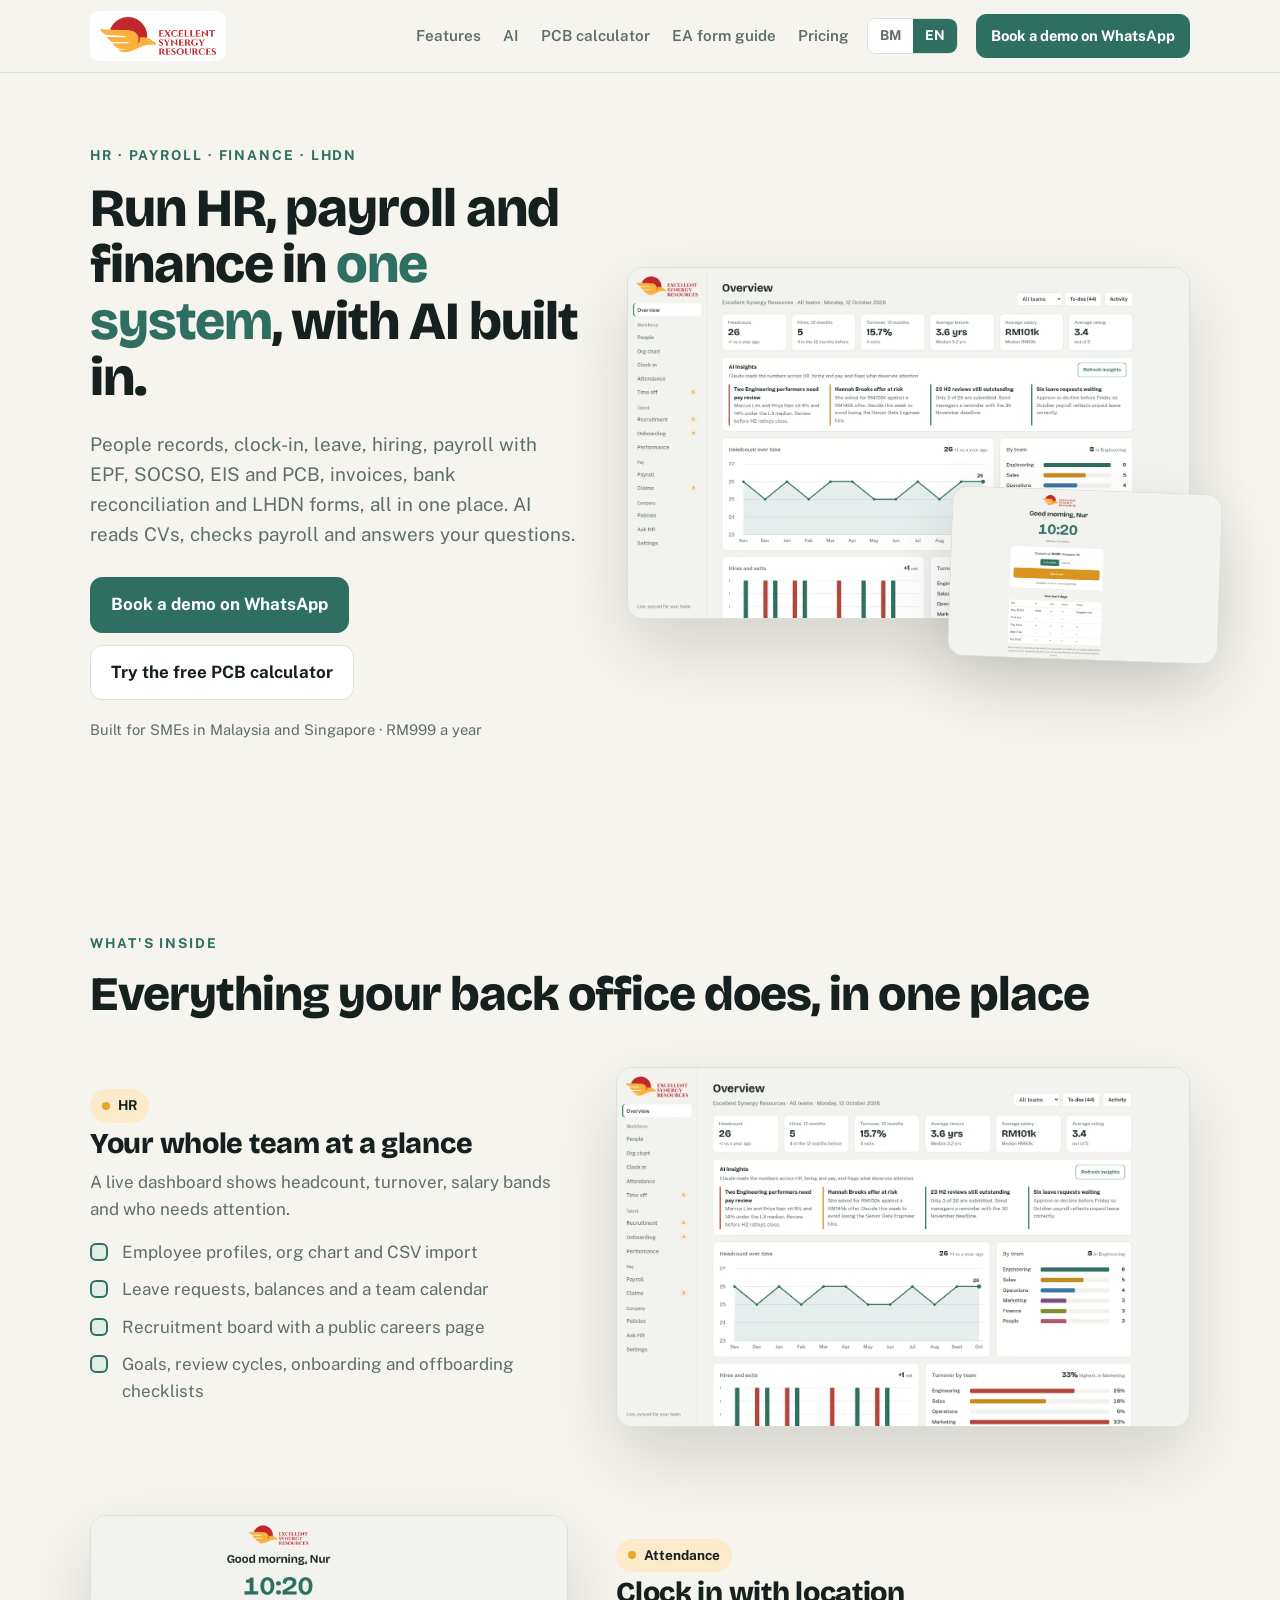
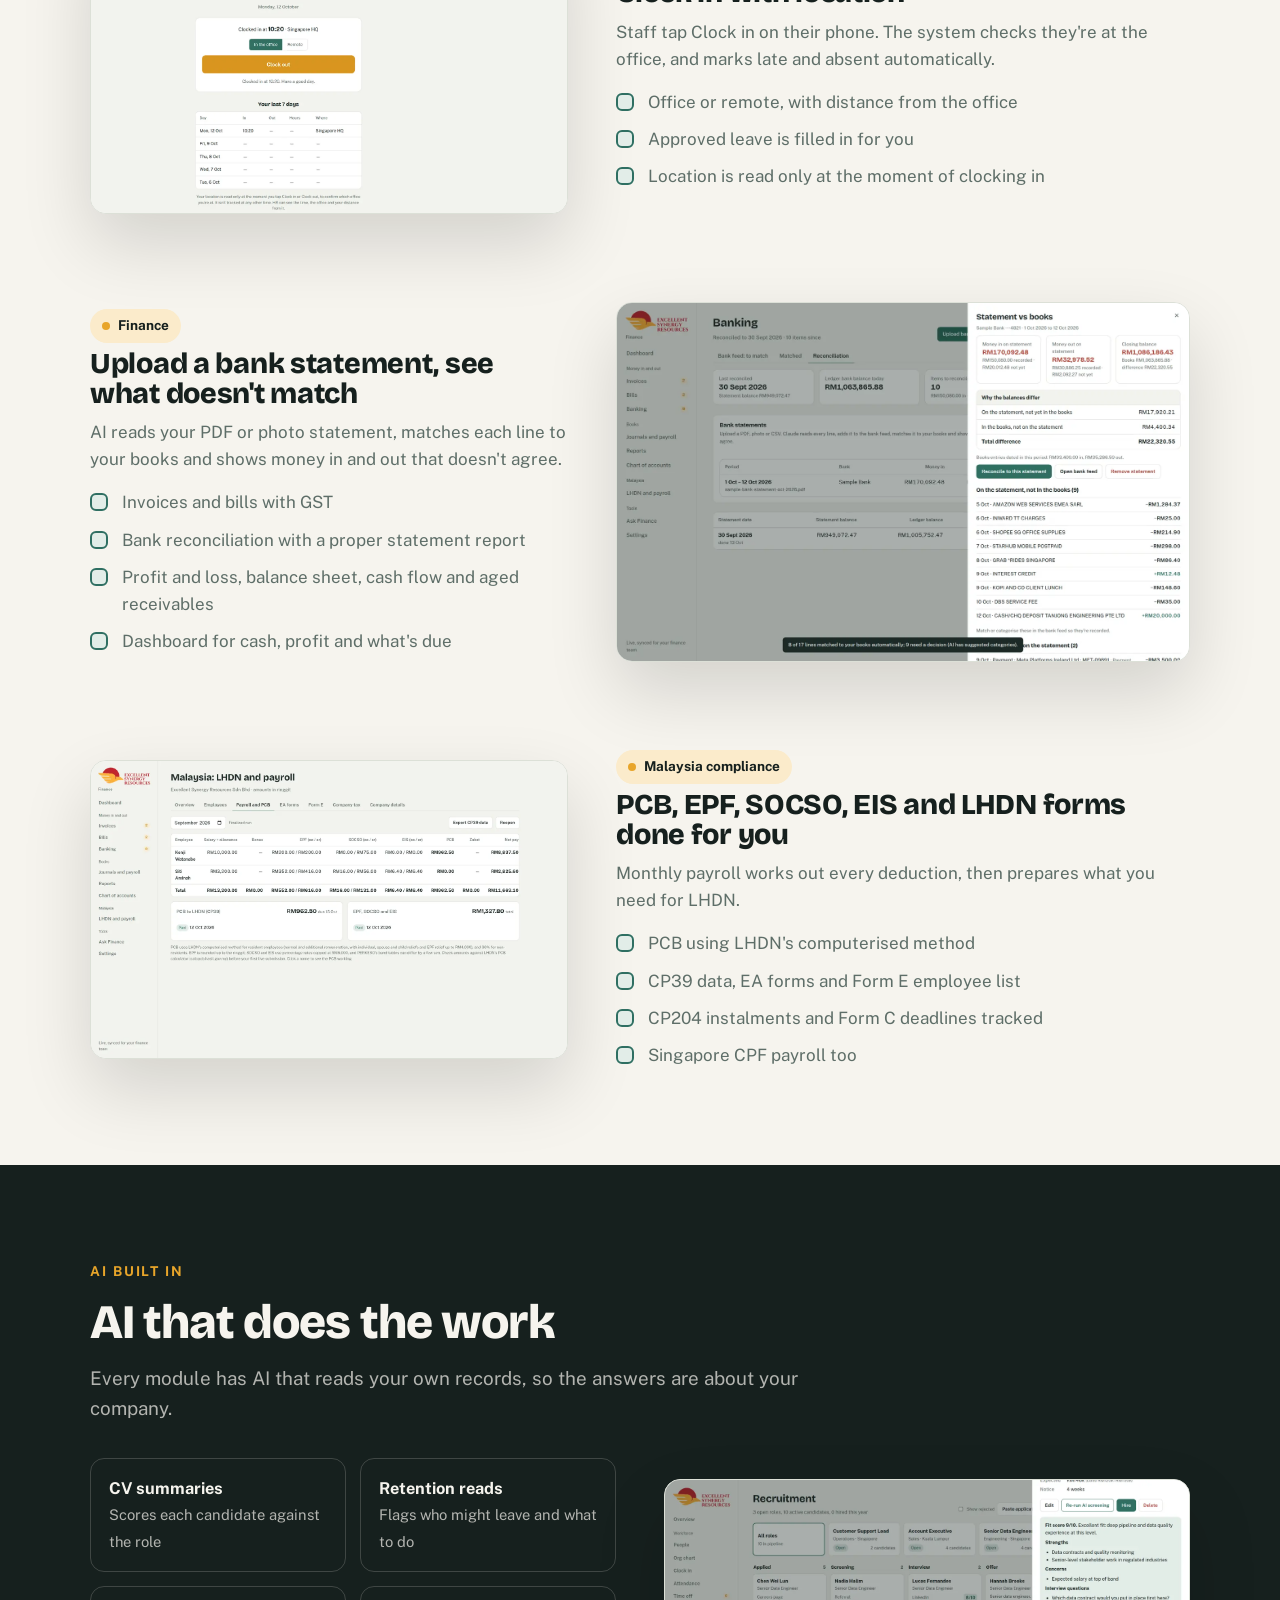
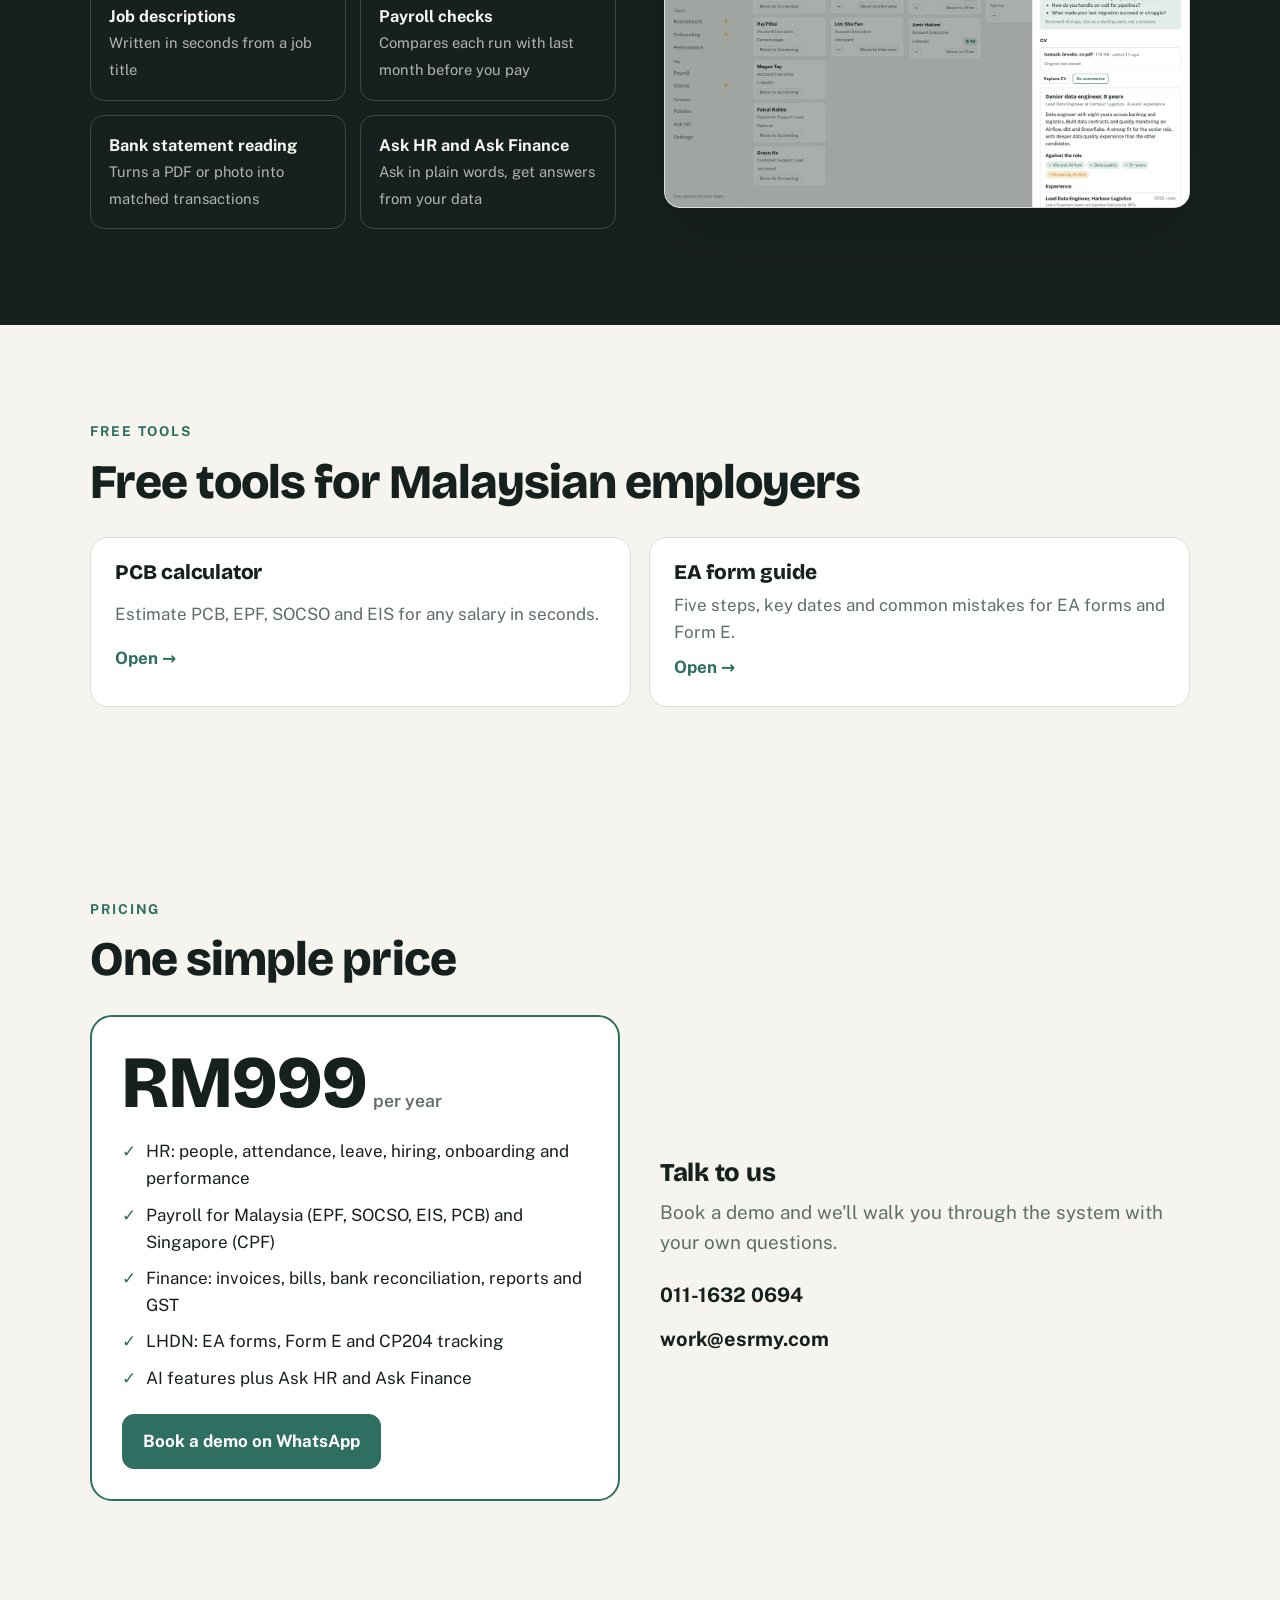
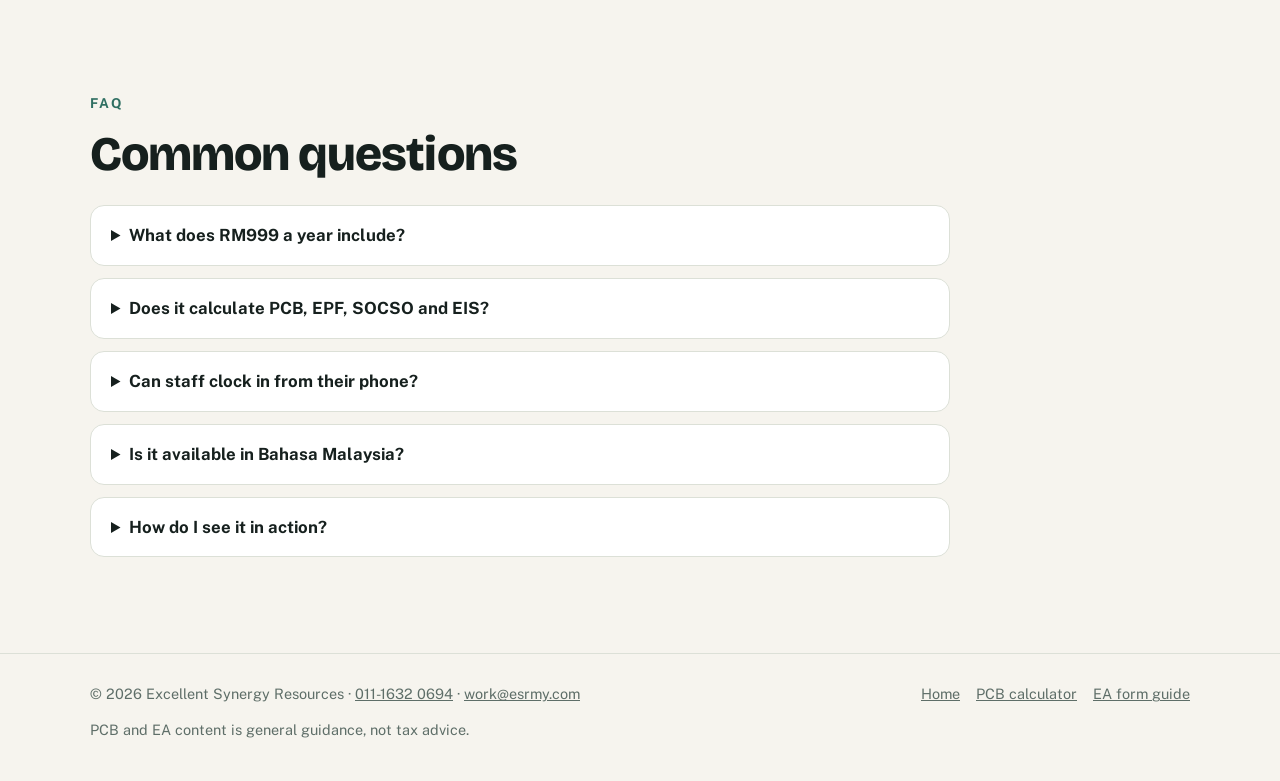
==== en/index.html @ 01795f99 "Website: bilingual home, PCB calculator and EA form guide" ====
<!doctype html>
<html lang="en">
<head>
<meta charset="utf-8">
<meta name="viewport" content="width=device-width, initial-scale=1, viewport-fit=cover">
<title>HR &amp; Payroll Software for Malaysia with AI | ESR</title>
<meta name="description" content="Manage staff, leave, location clock-in, payroll with EPF, SOCSO, EIS and PCB, invoices and LHDN forms in one system with AI. RM999 a year.">
<meta name="robots" content="index, follow, max-image-preview:large">
<link rel="canonical" href="https://hrmanagement.esrmy.com/en/">
<link rel="alternate" hreflang="ms-MY" href="https://hrmanagement.esrmy.com/"><link rel="alternate" hreflang="en" href="https://hrmanagement.esrmy.com/en/"><link rel="alternate" hreflang="x-default" href="https://hrmanagement.esrmy.com/">
<meta property="og:type" content="website"><meta property="og:site_name" content="Excellent Synergy Resources"><meta property="og:url" content="https://hrmanagement.esrmy.com/en/">
<meta property="og:title" content="HR &amp; Payroll Software for Malaysia with AI | ESR"><meta property="og:description" content="Manage staff, leave, location clock-in, payroll with EPF, SOCSO, EIS and PCB, invoices and LHDN forms in one system with AI. RM999 a year.">
<meta property="og:image" content="https://hrmanagement.esrmy.com/assets/img/og-en.png"><meta property="og:image:width" content="1200"><meta property="og:image:height" content="630"><meta property="og:image:alt" content="Excellent Synergy Resources HR, payroll and finance system">
<meta property="og:locale" content="en_MY"><meta property="og:locale:alternate" content="ms_MY">
<meta name="twitter:card" content="summary_large_image"><meta name="twitter:title" content="HR &amp; Payroll Software for Malaysia with AI | ESR"><meta name="twitter:description" content="Manage staff, leave, location clock-in, payroll with EPF, SOCSO, EIS and PCB, invoices and LHDN forms in one system with AI. RM999 a year."><meta name="twitter:image" content="https://hrmanagement.esrmy.com/assets/img/og-en.png">
<meta name="theme-color" content="#2F6F62">
<link rel="icon" type="image/png" sizes="32x32" href="/assets/img/icon-32.png"><link rel="icon" type="image/png" sizes="192x192" href="/assets/img/icon-192.png"><link rel="apple-touch-icon" href="/assets/img/apple-touch-icon.png">
<link rel="preconnect" href="https://fonts.googleapis.com"><link rel="preconnect" href="https://fonts.gstatic.com" crossorigin>
<link href="https://fonts.googleapis.com/css2?family=Bricolage+Grotesque:opsz,wght@12..96,600;12..96,800&family=Public+Sans:wght@400;500;600;700&display=swap" rel="stylesheet">
<link rel="stylesheet" href="/assets/css/style.css">
<script type="application/ld+json">{"@context": "https://schema.org", "@graph": [{"@type": "Organization", "@id": "https://hrmanagement.esrmy.com/#org", "name": "Excellent Synergy Resources", "url": "https://hrmanagement.esrmy.com/", "logo": "https://hrmanagement.esrmy.com/assets/img/logo.png", "email": "work@esrmy.com", "contactPoint": {"@type": "ContactPoint", "telephone": "+60-11-1632-0694", "contactType": "sales", "areaServed": ["MY", "SG"], "availableLanguage": ["ms", "en"]}}, {"@type": "WebSite", "@id": "https://hrmanagement.esrmy.com/#site", "url": "https://hrmanagement.esrmy.com/", "name": "Excellent Synergy Resources", "inLanguage": ["ms-MY", "en"], "publisher": {"@id": "https://hrmanagement.esrmy.com/#org"}}, {"@type": "SoftwareApplication", "name": "Excellent Synergy Resources HR, Payroll & Finance", "applicationCategory": "BusinessApplication", "operatingSystem": "Web", "inLanguage": ["ms", "en"], "description": "Manage staff, leave, location clock-in, payroll with EPF, SOCSO, EIS and PCB, invoices and LHDN forms in one system with AI. RM999 a year.", "offers": {"@type": "Offer", "price": "999", "priceCurrency": "MYR", "priceSpecification": {"@type": "UnitPriceSpecification", "price": "999", "priceCurrency": "MYR", "unitText": "YEAR"}}, "publisher": {"@id": "https://hrmanagement.esrmy.com/#org"}}, {"@type": "FAQPage", "inLanguage": "en", "mainEntity": [{"@type": "Question", "name": "What does RM999 a year include?", "acceptedAnswer": {"@type": "Answer", "text": "HR records, attendance with location clock-in, leave, recruitment, onboarding, performance reviews, payroll for Malaysia and Singapore, finance with invoices, bank reconciliation and reports, LHDN forms, and the AI features."}}, {"@type": "Question", "name": "Does it calculate PCB, EPF, SOCSO and EIS?", "acceptedAnswer": {"@type": "Answer", "text": "Yes. Monthly payroll works out each deduction, using LHDN's computerised method for PCB, and prepares CP39 data, EA forms and the Form E employee list."}}, {"@type": "Question", "name": "Can staff clock in from their phone?", "acceptedAnswer": {"@type": "Answer", "text": "Yes. Staff tap Clock in on their phone, the system checks they're at the office, and late or absent is marked automatically."}}, {"@type": "Question", "name": "Is it available in Bahasa Malaysia?", "acceptedAnswer": {"@type": "Answer", "text": "Yes. Every screen switches between Bahasa Malaysia and English."}}, {"@type": "Question", "name": "How do I see it in action?", "acceptedAnswer": {"@type": "Answer", "text": "Book a demo on WhatsApp at 011-1632 0694 or email work@esrmy.com and we'll walk you through it."}}]}]}</script>
</head>
<body><header class="top"><div class="wrap">
  <a class="logo-tile" href="/en/"><img src="/assets/img/logo.png" width="422" height="138" alt="Excellent Synergy Resources" style="height:38px;width:auto"></a>
  <nav class="links" aria-label="Sections"><a href="/en/#features">Features</a><a href="/en/#ai">AI</a><a href="/en/pcb-calculator/">PCB calculator</a><a href="/en/ea-form-guide/">EA form guide</a><a href="/en/#pricing">Pricing</a></nav>
  <div class="langsw" role="group" aria-label="Language / Bahasa"><a href="/" hreflang="ms" lang="ms" aria-current="false">BM</a><a href="/en/" hreflang="en" lang="en" aria-current="true">EN</a></div>
  <a class="btn primary small demo" href="https://wa.me/601116320694?text=Hi%2C%20I%27d%20like%20to%20book%20a%20demo%20of%20the%20HR%2C%20payroll%20and%20finance%20system." target="_blank" rel="noopener">Book a demo on WhatsApp</a>
</div></header>
<main>
<section class="hero"><div class="wrap grid"><div>
<p class="kicker">HR · Payroll · Finance · LHDN</p><h1>Run HR, payroll and finance in <em>one system</em>, with AI built in.</h1><p class="lead">People records, clock-in, leave, hiring, payroll with EPF, SOCSO, EIS and PCB, invoices, bank reconciliation and LHDN forms, all in one place. AI reads CVs, checks payroll and answers your questions.</p>
<div class="ctas"><a class="btn primary" href="https://wa.me/601116320694?text=Hi%2C%20I%27d%20like%20to%20book%20a%20demo%20of%20the%20HR%2C%20payroll%20and%20finance%20system." target="_blank" rel="noopener">Book a demo on WhatsApp</a><a class="btn" href="/en/pcb-calculator/">Try the free PCB calculator</a></div><p class="note">Built for SMEs in Malaysia and Singapore · RM999 a year</p></div>
<div class="stack"><div class="shot"><picture><source media="(prefers-color-scheme: dark)" srcset="/assets/img/en/hr-dashboard-dark.webp"><img src="/assets/img/en/hr-dashboard-light.webp" width="1400" height="875" alt="HR dashboard with headcount, turnover and AI insights" fetchpriority="high"></picture></div><div class="shot back"><picture><source media="(prefers-color-scheme: dark)" srcset="/assets/img/en/clock-in-dark.webp"><img src="/assets/img/en/clock-in-light.webp" width="1400" height="875" alt="Staff clock-in screen with location" loading="lazy" decoding="async"></picture></div></div></div></section>
<section id="features"><div class="wrap"><p class="kicker">What&#x27;s inside</p><h2>Everything your back office does, in one place</h2><div class="rows"><div class="row"><div class="text"><span class="tag"><i></i><span>HR</span></span><h3>Your whole team at a glance</h3><p>A live dashboard shows headcount, turnover, salary bands and who needs attention.</p><ul><li>Employee profiles, org chart and CSV import</li><li>Leave requests, balances and a team calendar</li><li>Recruitment board with a public careers page</li><li>Goals, review cycles, onboarding and offboarding checklists</li></ul></div>
<div class="shot"><picture><source media="(prefers-color-scheme: dark)" srcset="/assets/img/en/hr-dashboard-dark.webp"><img src="/assets/img/en/hr-dashboard-light.webp" width="1400" height="875" alt="HR dashboard with headcount, turnover and AI insights" loading="lazy" decoding="async"></picture></div></div><div class="row flip"><div class="text"><span class="tag"><i></i><span>Attendance</span></span><h3>Clock in with location</h3><p>Staff tap Clock in on their phone. The system checks they&#x27;re at the office, and marks late and absent automatically.</p><ul><li>Office or remote, with distance from the office</li><li>Approved leave is filled in for you</li><li>Location is read only at the moment of clocking in</li></ul></div>
<div class="shot"><picture><source media="(prefers-color-scheme: dark)" srcset="/assets/img/en/clock-in-dark.webp"><img src="/assets/img/en/clock-in-light.webp" width="1400" height="875" alt="Staff clock-in screen with location" loading="lazy" decoding="async"></picture></div></div><div class="row"><div class="text"><span class="tag"><i></i><span>Finance</span></span><h3>Upload a bank statement, see what doesn&#x27;t match</h3><p>AI reads your PDF or photo statement, matches each line to your books and shows money in and out that doesn&#x27;t agree.</p><ul><li>Invoices and bills with GST</li><li>Bank reconciliation with a proper statement report</li><li>Profit and loss, balance sheet, cash flow and aged receivables</li><li>Dashboard for cash, profit and what&#x27;s due</li></ul></div>
<div class="shot"><picture><source media="(prefers-color-scheme: dark)" srcset="/assets/img/en/bank-statement-check-dark.webp"><img src="/assets/img/en/bank-statement-check-light.webp" width="1400" height="875" alt="Bank statement compared against the books" loading="lazy" decoding="async"></picture></div></div><div class="row flip"><div class="text"><span class="tag"><i></i><span>Malaysia compliance</span></span><h3>PCB, EPF, SOCSO, EIS and LHDN forms done for you</h3><p>Monthly payroll works out every deduction, then prepares what you need for LHDN.</p><ul><li>PCB using LHDN&#x27;s computerised method</li><li>CP39 data, EA forms and Form E employee list</li><li>CP204 instalments and Form C deadlines tracked</li><li>Singapore CPF payroll too</li></ul></div>
<div class="shot"><picture><source media="(prefers-color-scheme: dark)" srcset="/assets/img/en/malaysia-payroll-pcb-dark.webp"><img src="/assets/img/en/malaysia-payroll-pcb-light.webp" width="1400" height="875" alt="Malaysian payroll with EPF, SOCSO, EIS and PCB" loading="lazy" decoding="async"></picture></div></div></div></div></section>
<section id="ai" class="ai"><div class="wrap"><p class="kicker">AI built in</p><h2>AI that does the work</h2><p class="lead" style="margin-top:16px">Every module has AI that reads your own records, so the answers are about your company.</p>
<div class="grid"><div class="tiles"><div class="tile"><b>CV summaries</b><span>Scores each candidate against the role</span></div><div class="tile"><b>Retention reads</b><span>Flags who might leave and what to do</span></div><div class="tile"><b>Job descriptions</b><span>Written in seconds from a job title</span></div><div class="tile"><b>Payroll checks</b><span>Compares each run with last month before you pay</span></div><div class="tile"><b>Bank statement reading</b><span>Turns a PDF or photo into matched transactions</span></div><div class="tile"><b>Ask HR and Ask Finance</b><span>Ask in plain words, get answers from your data</span></div></div><div class="shot"><picture><source media="(prefers-color-scheme: dark)" srcset="/assets/img/en/ai-cv-summary-dark.webp"><img src="/assets/img/en/ai-cv-summary-light.webp" width="1400" height="875" alt="AI summary of a candidate&#x27;s CV" loading="lazy" decoding="async"></picture></div></div></div></section>
<section id="tools"><div class="wrap"><p class="kicker">Free tools</p><h2>Free tools for Malaysian employers</h2><div class="tools">
<a class="toolcard" href="/en/pcb-calculator/"><h3>PCB calculator</h3><span>Estimate PCB, EPF, SOCSO and EIS for any salary in seconds.</span><b>Open →</b></a>
<a class="toolcard" href="/en/ea-form-guide/"><h3>EA form guide</h3><span>Five steps, key dates and common mistakes for EA forms and Form E.</span><b>Open →</b></a></div></div></section>
<section id="pricing"><div class="wrap"><p class="kicker">Pricing</p><h2>One simple price</h2><div class="price"><div class="pcard"><div class="amt">RM999<small>per year</small></div>
<ul><li>HR: people, attendance, leave, hiring, onboarding and performance</li><li>Payroll for Malaysia (EPF, SOCSO, EIS, PCB) and Singapore (CPF)</li><li>Finance: invoices, bills, bank reconciliation, reports and GST</li><li>LHDN: EA forms, Form E and CP204 tracking</li><li>AI features plus Ask HR and Ask Finance</li></ul><a class="btn primary" href="https://wa.me/601116320694?text=Hi%2C%20I%27d%20like%20to%20book%20a%20demo%20of%20the%20HR%2C%20payroll%20and%20finance%20system." target="_blank" rel="noopener">Book a demo on WhatsApp</a></div>
<div><h3 style="font-size:1.6rem">Talk to us</h3><p class="lead" style="margin:10px 0 22px">Book a demo and we&#x27;ll walk you through the system with your own questions.</p><div class="contact"><a href="tel:+601116320694">011-1632 0694</a><a href="mailto:work@esrmy.com">work@esrmy.com</a></div></div></div></div></section>
<section id="faq"><div class="wrap"><p class="kicker">FAQ</p><h2>Common questions</h2><div class="faq"><details><summary>What does RM999 a year include?</summary><p>HR records, attendance with location clock-in, leave, recruitment, onboarding, performance reviews, payroll for Malaysia and Singapore, finance with invoices, bank reconciliation and reports, LHDN forms, and the AI features.</p></details><details><summary>Does it calculate PCB, EPF, SOCSO and EIS?</summary><p>Yes. Monthly payroll works out each deduction, using LHDN&#x27;s computerised method for PCB, and prepares CP39 data, EA forms and the Form E employee list.</p></details><details><summary>Can staff clock in from their phone?</summary><p>Yes. Staff tap Clock in on their phone, the system checks they&#x27;re at the office, and late or absent is marked automatically.</p></details><details><summary>Is it available in Bahasa Malaysia?</summary><p>Yes. Every screen switches between Bahasa Malaysia and English.</p></details><details><summary>How do I see it in action?</summary><p>Book a demo on WhatsApp at 011-1632 0694 or email work@esrmy.com and we&#x27;ll walk you through it.</p></details></div></div></section>
</main>
<footer><div class="wrap"><span>© 2026 Excellent Synergy Resources · <a href="tel:+601116320694">011-1632 0694</a> · <a href="mailto:work@esrmy.com">work@esrmy.com</a></span>
<nav aria-label="Footer"><a href="/en/">Home</a><a href="/en/pcb-calculator/">PCB calculator</a><a href="/en/ea-form-guide/">EA form guide</a></nav>
<span>PCB and EA content is general guidance, not tax advice.</span></div></footer>
<script src="/assets/js/main.js" defer></script>
</body>
</html>
---- assets/css/style.css ----
:root{--bg:#F6F4EE;--surface:#FFFFFF;--ink:#16201E;--muted:#5E6E68;--line:#DCE0D7;--pine:#2F6F62;--pine-2:#245A4F;--pine-soft:#E2EDE8;--gold:#E8A52A;--gold-soft:#FBEBCB;--danger:#B4453A;
  --display:"Bricolage Grotesque","Avenir Next","Segoe UI",system-ui,sans-serif;--body:"Public Sans","Helvetica Neue","Segoe UI",system-ui,sans-serif;
  box-sizing:border-box;padding-top:env(safe-area-inset-top,0px);padding-bottom:env(safe-area-inset-bottom,0px)}
@media (prefers-color-scheme: dark){:root:not([data-theme="light"]){--bg:#0F1614;--surface:#18211E;--ink:#E6EEEA;--muted:#9AAAA4;--line:#2B3633;--pine:#62B4A0;--pine-2:#7CC7B4;--pine-soft:#1F322D;--gold:#F0B54A;--gold-soft:#3A2F1A;--danger:#E58474}}
:root[data-theme="dark"]{--bg:#0F1614;--surface:#18211E;--ink:#E6EEEA;--muted:#9AAAA4;--line:#2B3633;--pine:#62B4A0;--pine-2:#7CC7B4;--pine-soft:#1F322D;--gold:#F0B54A;--gold-soft:#3A2F1A;--danger:#E58474}
*,*::before,*::after{box-sizing:inherit}
html{scroll-behavior:smooth;scroll-padding-top:calc(76px + env(safe-area-inset-top,0px))}
@media (prefers-reduced-motion: reduce){html{scroll-behavior:auto}}
body{margin:0;background:var(--bg);color:var(--ink);font:17px/1.6 var(--body);-webkit-font-smoothing:antialiased}
h1,h2,h3{font-family:var(--display);font-weight:800;letter-spacing:-.02em;margin:0;line-height:1.05}
h2{font-size:clamp(2rem,4vw,3rem)}h3{font-size:1.3rem;letter-spacing:-.01em}
p{margin:0}a{color:var(--pine)}
button,input,select{font:inherit;color:inherit}
:focus-visible{outline:2px solid var(--pine);outline-offset:3px}
.wrap{max-width:1180px;margin:0 auto;padding:0 clamp(18px,4vw,40px)}
header.top{position:sticky;top:0;z-index:20;background:color-mix(in srgb,var(--bg) 90%,transparent);backdrop-filter:blur(10px);border-bottom:1px solid var(--line);padding-top:env(safe-area-inset-top,0px)}
header .wrap{display:flex;align-items:center;gap:18px;height:72px}
.logo-tile{background:#fff;border-radius:10px;padding:6px 10px;display:flex}
.logo-tile img{height:38px;width:auto;display:block}
nav.links{display:flex;gap:22px;margin-left:auto;font-weight:600;font-size:.95rem}
nav.links a{color:var(--muted);text-decoration:none}nav.links a:hover{color:var(--ink)}
.langsw{display:inline-flex;border:1px solid var(--line);border-radius:9px;overflow:hidden;flex:none}.langsw a{color:var(--muted);text-decoration:none;padding:6px 12px;font-size:.85rem;font-weight:700;background:var(--surface)}.langsw a[aria-current=true]{background:var(--pine);color:var(--surface)}
.langsw button{border:0;background:var(--surface);color:var(--muted);padding:6px 12px;font-size:.85rem;font-weight:700;cursor:pointer}
.langsw button[aria-pressed=true]{background:var(--pine);color:var(--surface)}
.btn{display:inline-flex;align-items:center;justify-content:center;gap:8px;border-radius:12px;padding:13px 20px;font-weight:700;text-decoration:none;border:1.5px solid var(--line);background:var(--surface);color:var(--ink);cursor:pointer;white-space:nowrap}
.btn:hover{border-color:var(--pine)}
.btn.primary{background:var(--pine);border-color:var(--pine);color:var(--surface)}.btn.primary:hover{background:var(--pine-2)}
.btn.gold{background:var(--gold);border-color:var(--gold);color:#16201E}
.btn.small{padding:9px 14px;border-radius:10px;font-size:.92rem}
section{padding:clamp(56px,8vw,96px) 0}
.kicker{font-size:.85rem;font-weight:700;letter-spacing:.14em;color:var(--pine);text-transform:uppercase;margin-bottom:14px}
.lead{font-size:1.18rem;color:var(--muted);max-width:60ch}
.hero{padding-top:clamp(40px,6vw,72px)}
.hero .grid{display:grid;grid-template-columns:minmax(0,1fr) minmax(0,1.15fr);gap:48px;align-items:center}
.hero h1{font-size:clamp(2.4rem,4.2vw,3.6rem)}
.hero h1 em{font-style:normal;color:var(--pine)}
.hero .lead{margin:22px 0 28px}
.hero .ctas{display:flex;flex-wrap:wrap;gap:12px}
.hero .note{margin-top:18px;font-size:.92rem;color:var(--muted)}
.shot{border-radius:16px;overflow:hidden;border:1px solid var(--line);box-shadow:0 30px 70px rgba(0,0,0,.14);background:var(--surface)}
.shot img{display:block;width:100%;height:auto}
.hero .stack{position:relative}
.hero .stack .back{position:absolute;right:-30px;bottom:-40px;width:48%;transform:rotate(2deg)}
.tag{display:inline-flex;align-items:center;gap:8px;font-size:.85rem;font-weight:700;padding:6px 12px;border-radius:999px;background:var(--gold-soft);color:var(--ink)}
.tag i{width:8px;height:8px;border-radius:50%;background:var(--gold)}
.rows{display:grid;gap:clamp(56px,7vw,88px);margin-top:48px}
.row{display:grid;grid-template-columns:minmax(0,1fr) minmax(0,1.2fr);gap:48px;align-items:center}
.row.flip .text{order:2}
.row ul{margin:16px 0 0;padding:0;list-style:none;display:grid;gap:10px}
.row li{display:grid;grid-template-columns:22px 1fr;gap:10px;color:var(--muted)}
.row li::before{content:"";width:18px;height:18px;border-radius:6px;margin-top:4px;background:var(--pine-soft);border:2px solid var(--pine)}
.row h3{font-size:1.8rem;margin-top:6px}
.row p{color:var(--muted);margin-top:10px}
.ai{background:var(--ink);color:var(--bg)}
:root[data-theme="dark"] .ai,.ai{--aimuted:color-mix(in srgb,var(--bg) 70%,var(--ink))}
@media (prefers-color-scheme: dark){:root:not([data-theme="light"]) .ai{background:var(--surface);color:var(--ink);--aimuted:var(--muted)}}
:root[data-theme="dark"] .ai{background:var(--surface);color:var(--ink);--aimuted:var(--muted)}
.ai .kicker{color:var(--gold)}
.ai .lead{color:var(--aimuted)}
.ai .grid{display:grid;grid-template-columns:minmax(0,1fr) minmax(0,1fr);gap:48px;align-items:center;margin-top:34px}
.tiles{display:grid;grid-template-columns:1fr 1fr;gap:14px}
.tile{border:1px solid color-mix(in srgb,currentColor 18%,transparent);border-radius:14px;padding:16px 18px}
.tile b{display:block;font-size:1.02rem}
.tile span{font-size:.92rem;color:var(--aimuted)}
.tool{background:var(--surface);border:1px solid var(--line);border-radius:20px;padding:clamp(20px,3vw,36px);margin-top:34px}
.calc{display:grid;grid-template-columns:minmax(0,1fr) minmax(0,1fr);gap:36px}
.fields{display:grid;grid-template-columns:repeat(2,minmax(0,1fr));gap:14px;align-content:start}
.field{display:flex;flex-direction:column;gap:6px;font-size:.88rem;font-weight:600;color:var(--muted)}
.field.full{grid-column:1/-1}
.field input,.field select{border:1.5px solid var(--line);border-radius:10px;padding:11px 12px;background:var(--bg);color:var(--ink);font-weight:500;font-size:1rem;min-width:0}
.result{background:var(--pine-soft);border-radius:16px;padding:22px 24px}
.result .big{font-family:var(--display);font-weight:800;font-size:clamp(2.4rem,5vw,3.4rem);color:var(--pine);line-height:1;margin:6px 0 4px;font-variant-numeric:tabular-nums}
.rtable{width:100%;border-collapse:collapse;margin-top:16px;font-size:.95rem}
.rtable td{padding:7px 0;border-top:1px solid color-mix(in srgb,var(--pine) 22%,transparent)}
.rtable td:last-child{text-align:right;font-variant-numeric:tabular-nums;font-weight:600}
.rtable tr.tot td{font-weight:800;color:var(--ink)}
.fine{font-size:.85rem;color:var(--muted);margin-top:12px}
.lead-box{margin-top:26px;border-top:1px dashed var(--line);padding-top:22px}
.lead-box h3{font-size:1.15rem}
.lead-box p{color:var(--muted);font-size:.95rem;margin:6px 0 14px}
.lead-actions{display:flex;flex-wrap:wrap;gap:10px;margin-top:14px}
.lead-actions .btn,.hero .ctas .btn{white-space:normal;text-align:center}
.err{color:var(--danger);font-size:.9rem;min-height:1.2em;margin-top:8px}
.guide{display:grid;grid-template-columns:minmax(0,1.2fr) minmax(0,1fr);gap:40px;margin-top:30px}
.steps{counter-reset:s;display:grid;gap:14px;margin:0;padding:0;list-style:none}
.steps li{counter-increment:s;display:grid;grid-template-columns:44px 1fr;gap:14px;background:var(--surface);border:1px solid var(--line);border-radius:14px;padding:16px}
.steps li::before{content:counter(s);width:36px;height:36px;border-radius:10px;background:var(--gold);color:#16201E;font-weight:800;display:grid;place-items:center;font-family:var(--display)}
.steps b{display:block}.steps span{color:var(--muted);font-size:.95rem}
.side{background:var(--surface);border:1px solid var(--line);border-radius:16px;padding:22px}
.side h3{margin-bottom:10px}
.side ul{margin:0;padding-left:20px;color:var(--muted);display:grid;gap:6px}
.dates{display:grid;gap:10px;margin:16px 0}
.dates div{display:flex;justify-content:space-between;gap:12px;border-top:1px solid var(--line);padding-top:10px;font-size:.95rem}
.dates b{color:var(--pine)}
.price{display:grid;grid-template-columns:minmax(0,1fr) minmax(0,1fr);gap:40px;align-items:center;margin-top:30px}
.pcard{background:var(--surface);border:2px solid var(--pine);border-radius:22px;padding:30px}
.pcard .amt{font-family:var(--display);font-weight:800;font-size:clamp(3rem,7vw,4.6rem);line-height:1;color:var(--ink)}
.pcard .amt small{font-size:1.1rem;color:var(--muted);font-weight:600;font-family:var(--body);margin-left:6px}
.pcard ul{margin:18px 0 22px;padding:0;list-style:none;display:grid;gap:9px}
.pcard li{display:flex;gap:10px}.pcard li::before{content:"✓";color:var(--pine);font-weight:800}
.contact{display:grid;gap:12px}
.contact a{font-size:1.25rem;font-weight:700;text-decoration:none;color:var(--ink)}
footer{border-top:1px solid var(--line);padding:28px 0 40px;color:var(--muted);font-size:.9rem}
footer .wrap{display:flex;flex-wrap:wrap;gap:12px;justify-content:space-between}
@media (max-width:900px){.hero .grid,.row,.ai .grid,.calc,.guide,.price{grid-template-columns:1fr}.row.flip .text{order:0}.hero .stack .back{display:none}nav.links{display:none}.tiles{grid-template-columns:1fr}}
@media (max-width:560px){.fields{grid-template-columns:1fr}header .btn.demo{display:none}}

.crumbs{font-size:.9rem;color:var(--muted);margin:26px 0 8px}.crumbs a{color:var(--muted)}.crumbs span{margin:0 8px}
.page-h1{font-size:clamp(2.2rem,4.6vw,3.6rem);margin-top:10px}
.prose{max-width:72ch;color:var(--muted);display:grid;gap:12px;margin-top:18px}.prose h2{color:var(--ink);font-size:1.6rem;margin-top:12px}
.prose ul{margin:0;padding-left:20px;display:grid;gap:8px}
.tools{display:grid;grid-template-columns:1fr 1fr;gap:18px;margin-top:30px}
.toolcard{background:var(--surface);border:1px solid var(--line);border-radius:18px;padding:24px;text-decoration:none;color:var(--ink);display:grid;gap:8px}
.toolcard:hover{border-color:var(--pine)}.toolcard span{color:var(--muted)}.toolcard b{color:var(--pine)}
.faq{margin-top:26px;display:grid;gap:12px;max-width:860px}
.faq details{background:var(--surface);border:1px solid var(--line);border-radius:14px;padding:16px 20px}
.faq summary{cursor:pointer;font-weight:700;font-size:1.05rem}.faq p{color:var(--muted);margin-top:10px}
footer nav{display:flex;flex-wrap:wrap;gap:16px}footer a{color:var(--muted)}
@media (max-width:900px){.tools{grid-template-columns:1fr}}
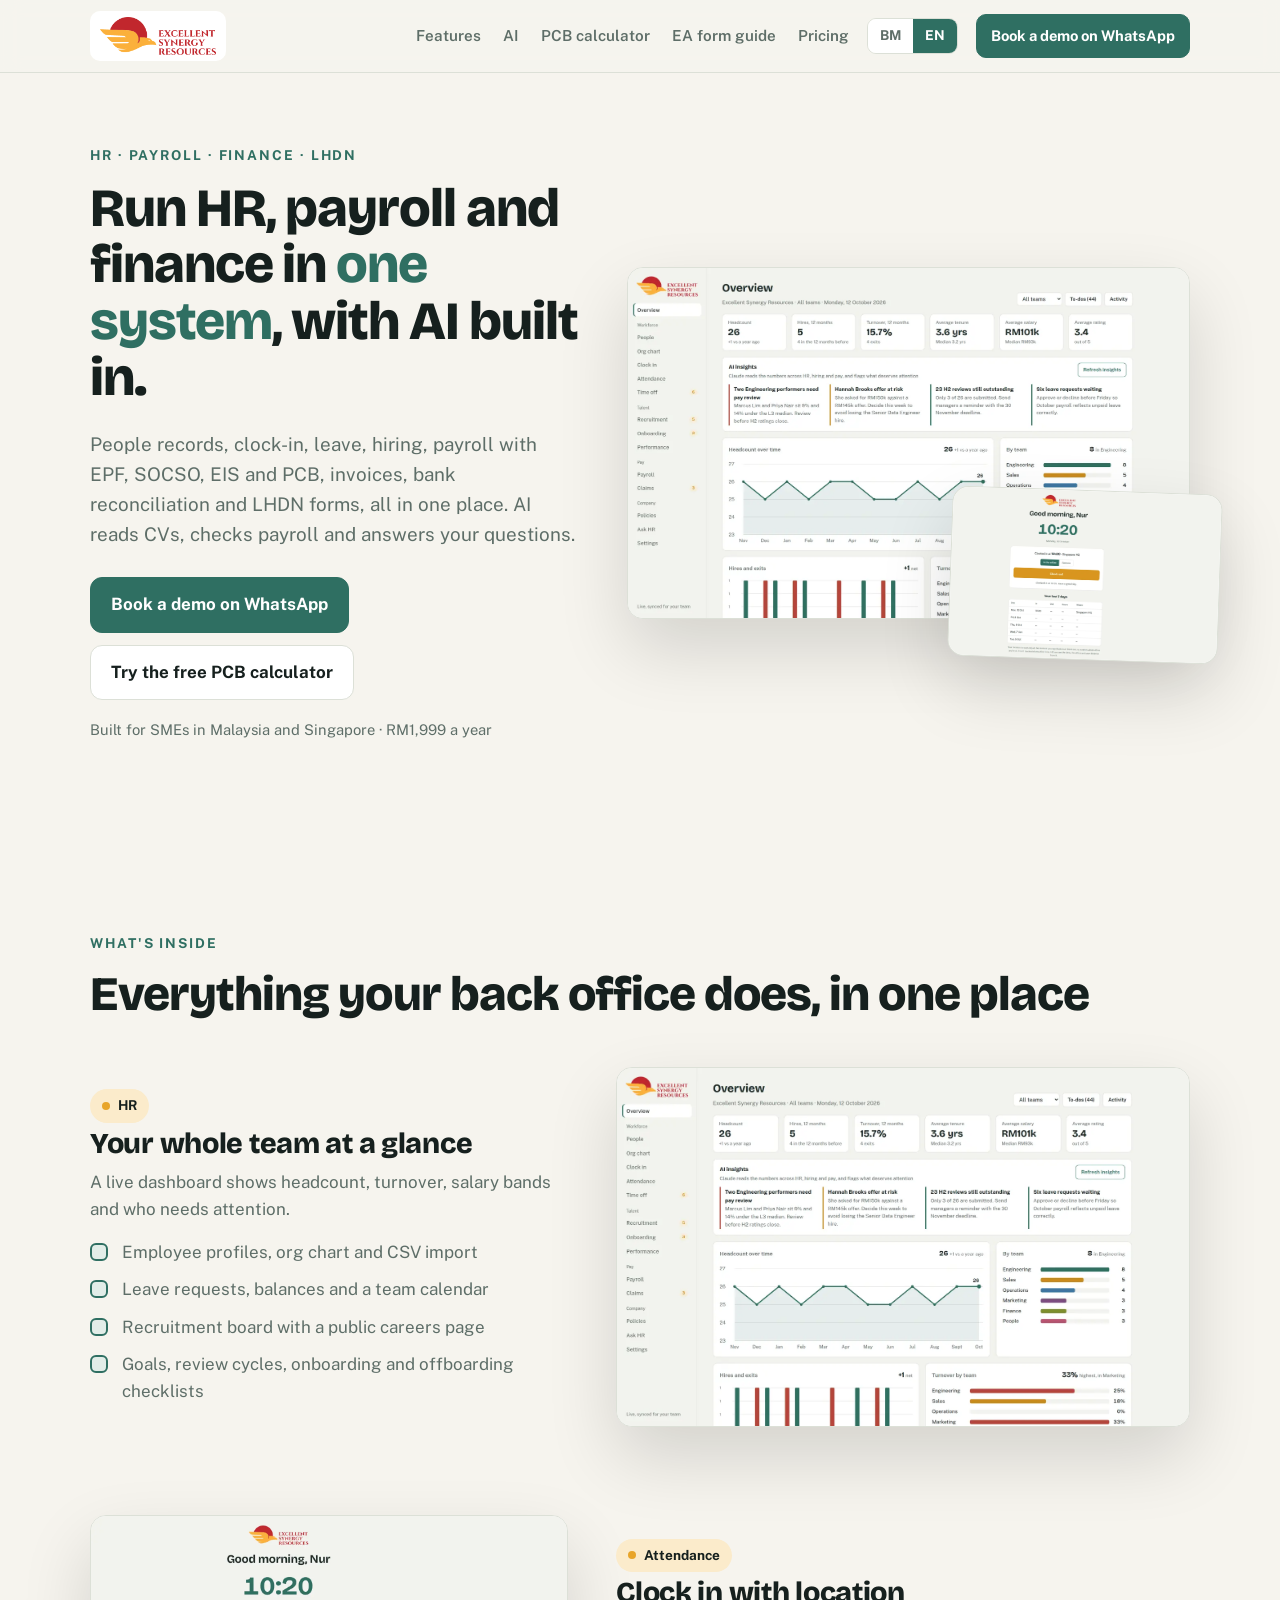
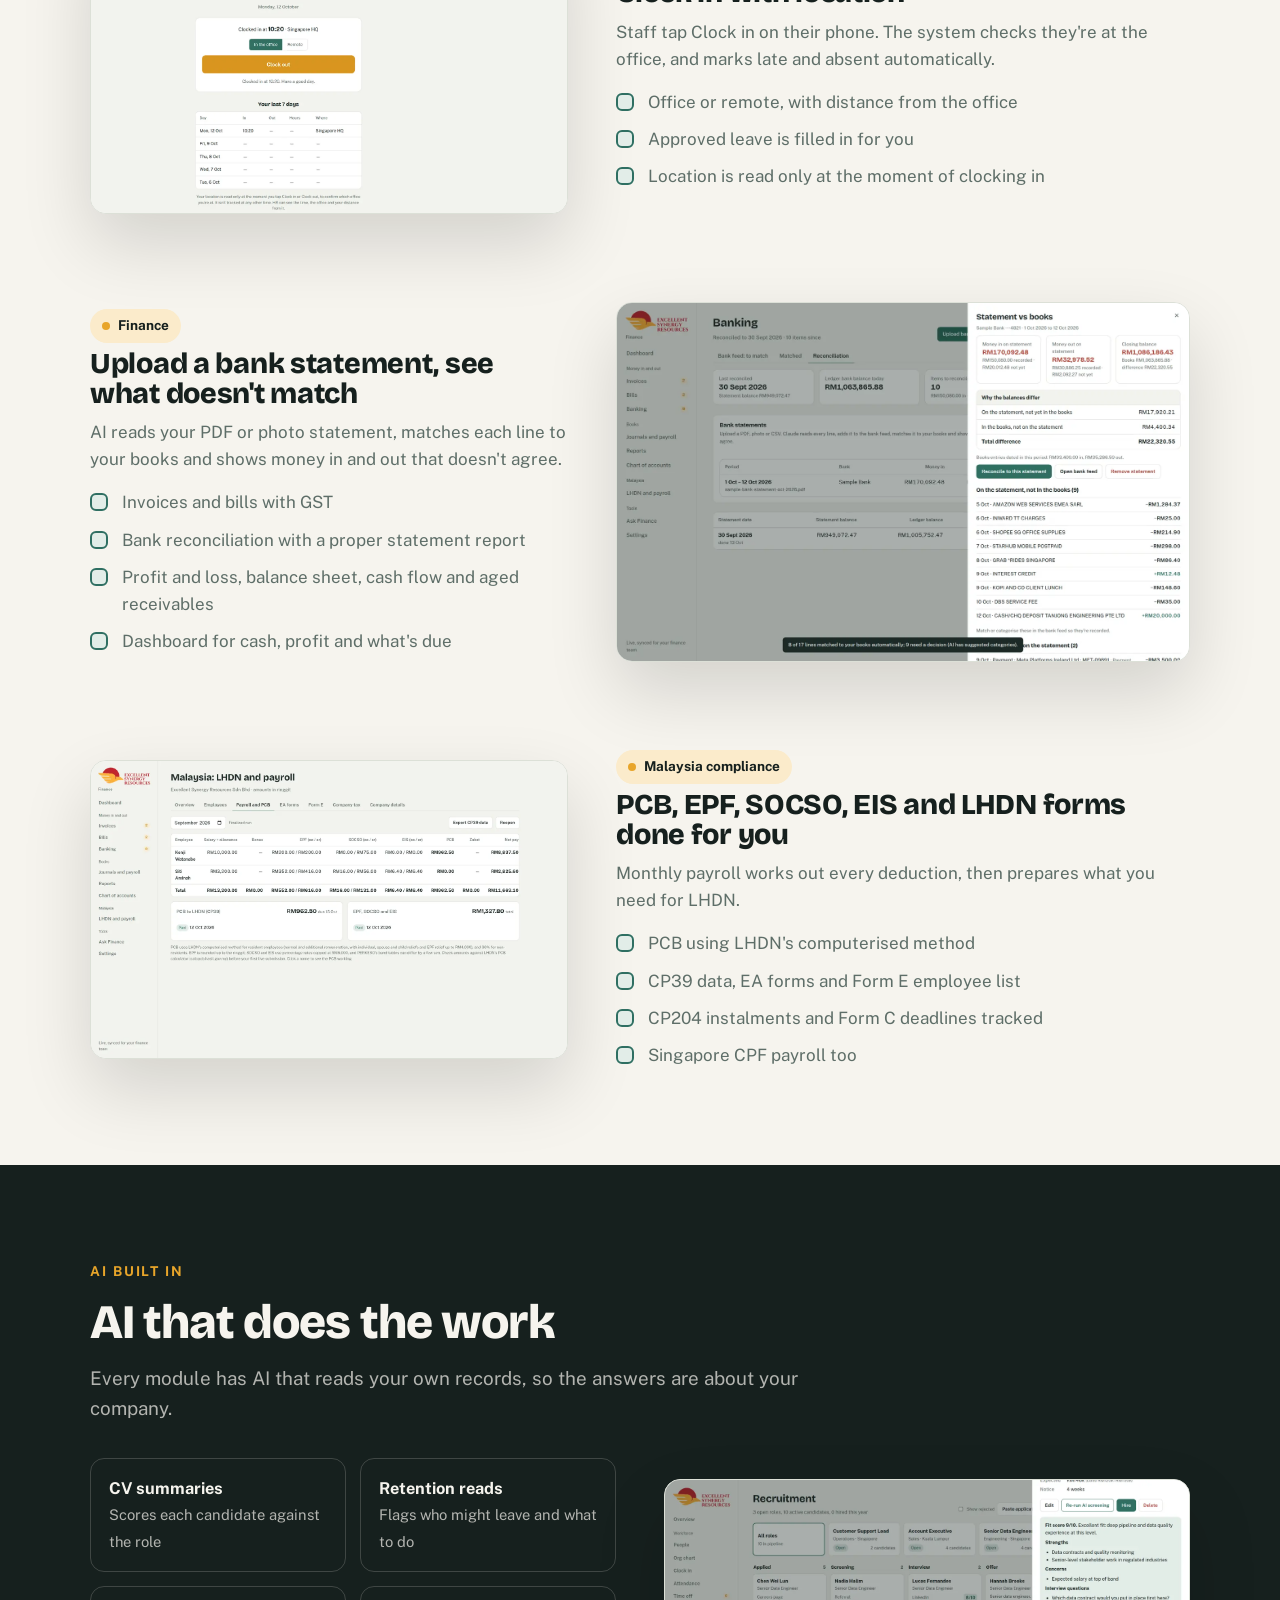
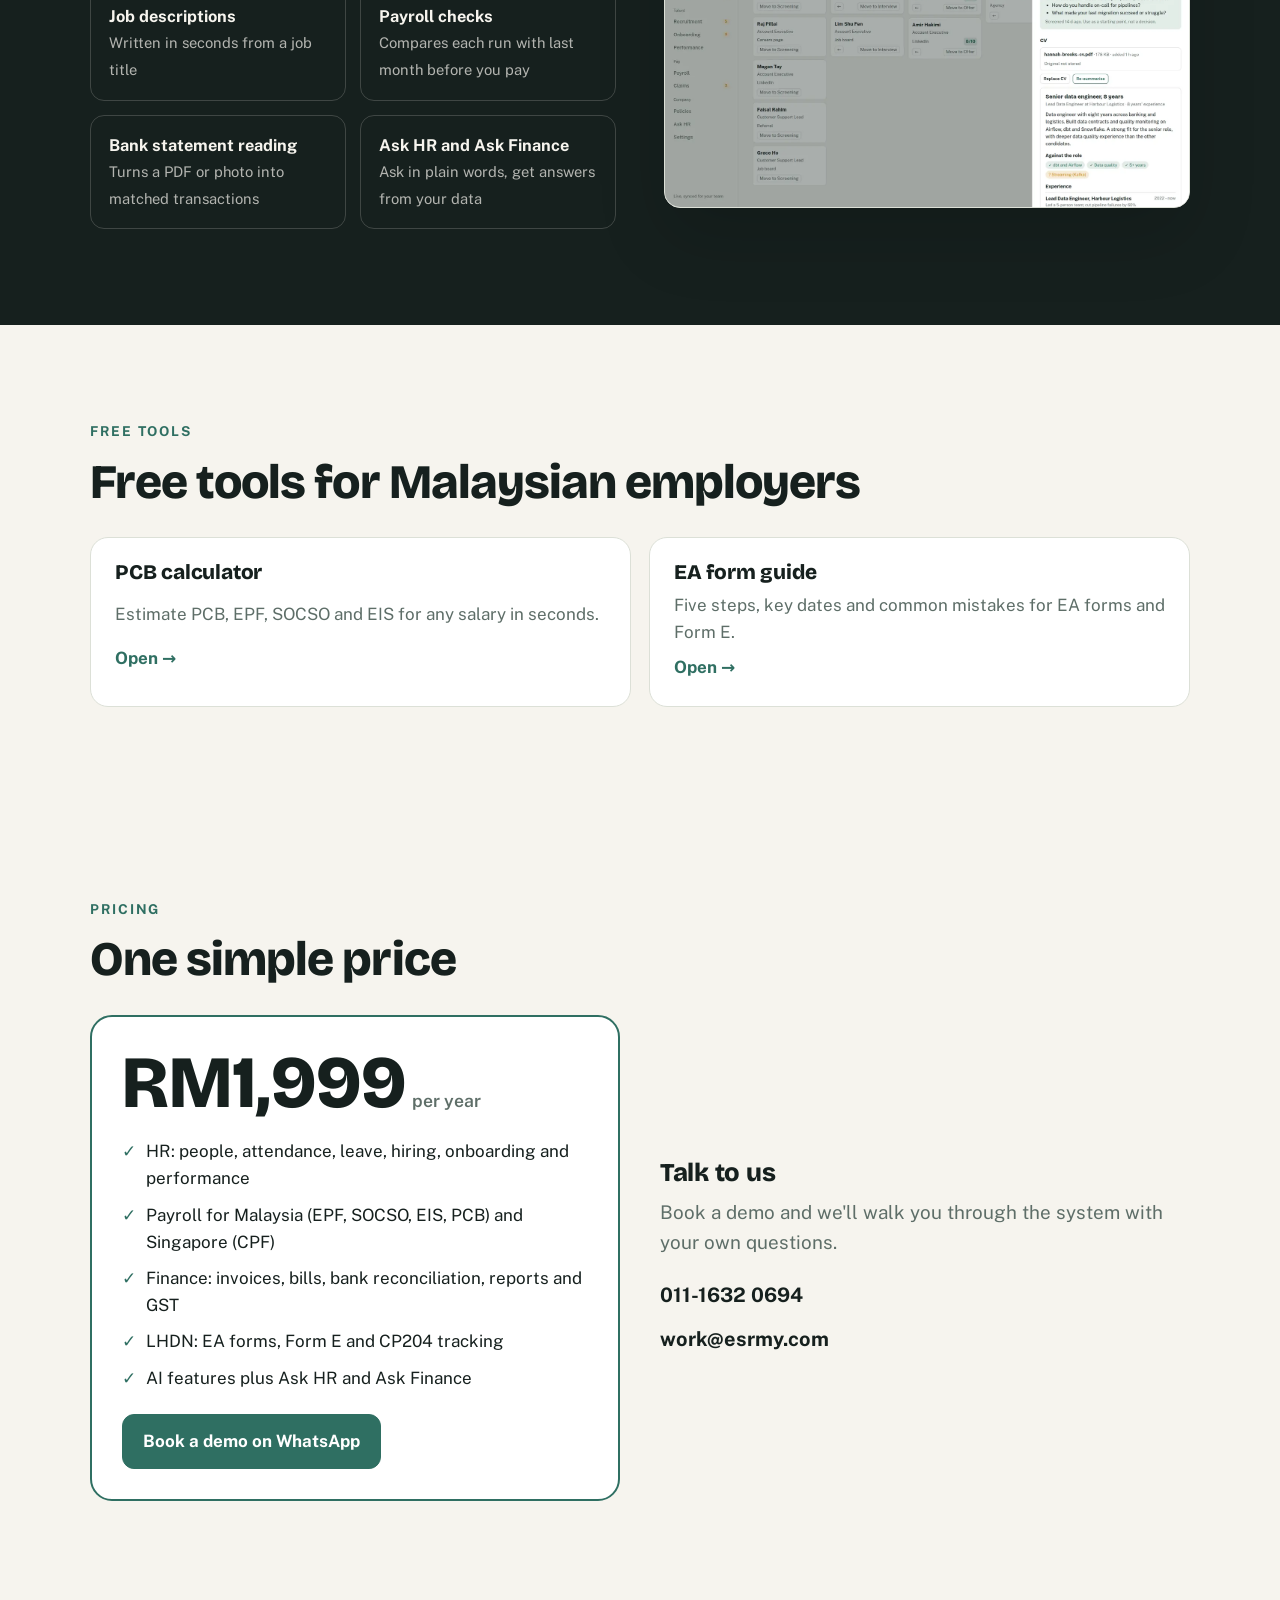
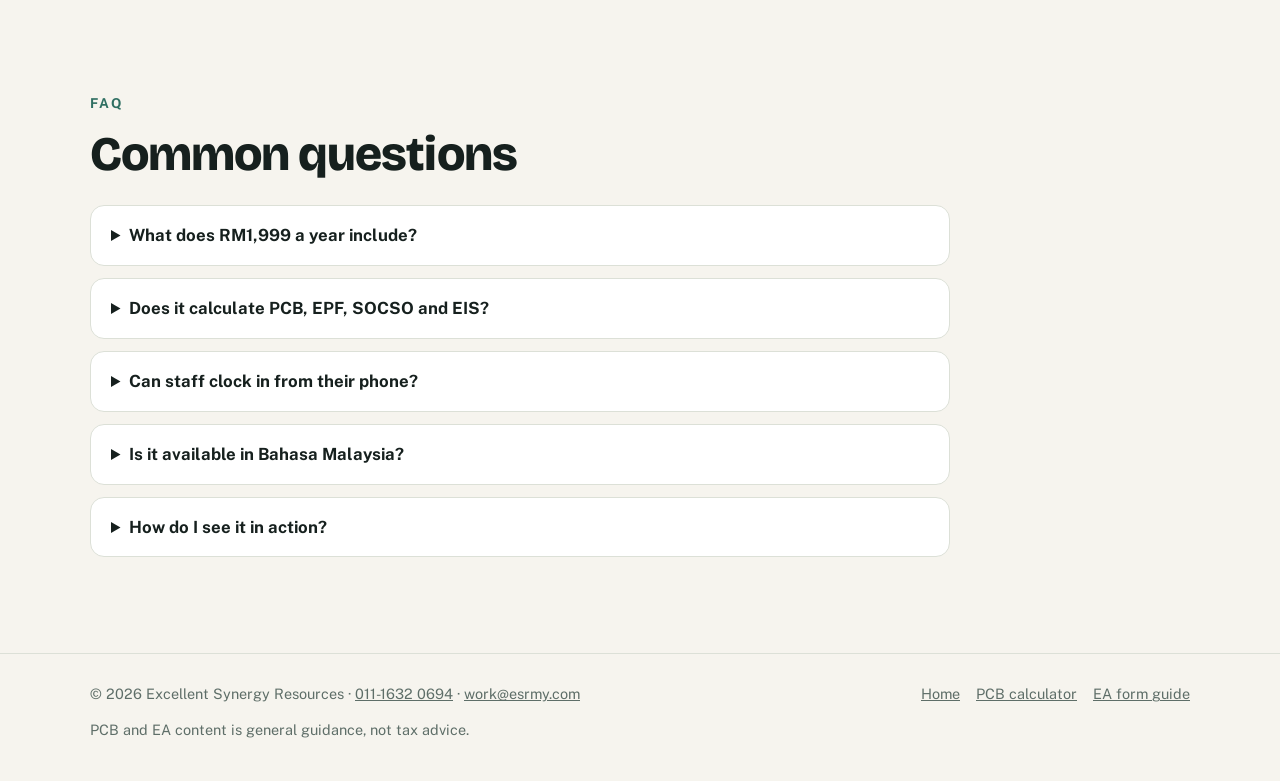
==== commit 90c42b32: "Change price to RM1,999 a year Update hero note, pricing card, FAQ, meta/OG/Twitter descriptions and" ====
--- a/en/index.html
+++ b/en/index.html
@@ -4,21 +4,21 @@
 <meta charset="utf-8">
 <meta name="viewport" content="width=device-width, initial-scale=1, viewport-fit=cover">
 <title>HR &amp; Payroll Software for Malaysia with AI | ESR</title>
-<meta name="description" content="Manage staff, leave, location clock-in, payroll with EPF, SOCSO, EIS and PCB, invoices and LHDN forms in one system with AI. RM999 a year.">
+<meta name="description" content="Manage staff, leave, location clock-in, payroll with EPF, SOCSO, EIS and PCB, invoices and LHDN forms in one system with AI. RM1,999 a year.">
 <meta name="robots" content="index, follow, max-image-preview:large">
 <link rel="canonical" href="https://hrmanagement.esrmy.com/en/">
 <link rel="alternate" hreflang="ms-MY" href="https://hrmanagement.esrmy.com/"><link rel="alternate" hreflang="en" href="https://hrmanagement.esrmy.com/en/"><link rel="alternate" hreflang="x-default" href="https://hrmanagement.esrmy.com/">
 <meta property="og:type" content="website"><meta property="og:site_name" content="Excellent Synergy Resources"><meta property="og:url" content="https://hrmanagement.esrmy.com/en/">
-<meta property="og:title" content="HR &amp; Payroll Software for Malaysia with AI | ESR"><meta property="og:description" content="Manage staff, leave, location clock-in, payroll with EPF, SOCSO, EIS and PCB, invoices and LHDN forms in one system with AI. RM999 a year.">
+<meta property="og:title" content="HR &amp; Payroll Software for Malaysia with AI | ESR"><meta property="og:description" content="Manage staff, leave, location clock-in, payroll with EPF, SOCSO, EIS and PCB, invoices and LHDN forms in one system with AI. RM1,999 a year.">
 <meta property="og:image" content="https://hrmanagement.esrmy.com/assets/img/og-en.png"><meta property="og:image:width" content="1200"><meta property="og:image:height" content="630"><meta property="og:image:alt" content="Excellent Synergy Resources HR, payroll and finance system">
 <meta property="og:locale" content="en_MY"><meta property="og:locale:alternate" content="ms_MY">
-<meta name="twitter:card" content="summary_large_image"><meta name="twitter:title" content="HR &amp; Payroll Software for Malaysia with AI | ESR"><meta name="twitter:description" content="Manage staff, leave, location clock-in, payroll with EPF, SOCSO, EIS and PCB, invoices and LHDN forms in one system with AI. RM999 a year."><meta name="twitter:image" content="https://hrmanagement.esrmy.com/assets/img/og-en.png">
+<meta name="twitter:card" content="summary_large_image"><meta name="twitter:title" content="HR &amp; Payroll Software for Malaysia with AI | ESR"><meta name="twitter:description" content="Manage staff, leave, location clock-in, payroll with EPF, SOCSO, EIS and PCB, invoices and LHDN forms in one system with AI. RM1,999 a year."><meta name="twitter:image" content="https://hrmanagement.esrmy.com/assets/img/og-en.png">
 <meta name="theme-color" content="#2F6F62">
 <link rel="icon" type="image/png" sizes="32x32" href="/assets/img/icon-32.png"><link rel="icon" type="image/png" sizes="192x192" href="/assets/img/icon-192.png"><link rel="apple-touch-icon" href="/assets/img/apple-touch-icon.png">
 <link rel="preconnect" href="https://fonts.googleapis.com"><link rel="preconnect" href="https://fonts.gstatic.com" crossorigin>
 <link href="https://fonts.googleapis.com/css2?family=Bricolage+Grotesque:opsz,wght@12..96,600;12..96,800&family=Public+Sans:wght@400;500;600;700&display=swap" rel="stylesheet">
 <link rel="stylesheet" href="/assets/css/style.css">
-<script type="application/ld+json">{"@context": "https://schema.org", "@graph": [{"@type": "Organization", "@id": "https://hrmanagement.esrmy.com/#org", "name": "Excellent Synergy Resources", "url": "https://hrmanagement.esrmy.com/", "logo": "https://hrmanagement.esrmy.com/assets/img/logo.png", "email": "work@esrmy.com", "contactPoint": {"@type": "ContactPoint", "telephone": "+60-11-1632-0694", "contactType": "sales", "areaServed": ["MY", "SG"], "availableLanguage": ["ms", "en"]}}, {"@type": "WebSite", "@id": "https://hrmanagement.esrmy.com/#site", "url": "https://hrmanagement.esrmy.com/", "name": "Excellent Synergy Resources", "inLanguage": ["ms-MY", "en"], "publisher": {"@id": "https://hrmanagement.esrmy.com/#org"}}, {"@type": "SoftwareApplication", "name": "Excellent Synergy Resources HR, Payroll & Finance", "applicationCategory": "BusinessApplication", "operatingSystem": "Web", "inLanguage": ["ms", "en"], "description": "Manage staff, leave, location clock-in, payroll with EPF, SOCSO, EIS and PCB, invoices and LHDN forms in one system with AI. RM999 a year.", "offers": {"@type": "Offer", "price": "999", "priceCurrency": "MYR", "priceSpecification": {"@type": "UnitPriceSpecification", "price": "999", "priceCurrency": "MYR", "unitText": "YEAR"}}, "publisher": {"@id": "https://hrmanagement.esrmy.com/#org"}}, {"@type": "FAQPage", "inLanguage": "en", "mainEntity": [{"@type": "Question", "name": "What does RM999 a year include?", "acceptedAnswer": {"@type": "Answer", "text": "HR records, attendance with location clock-in, leave, recruitment, onboarding, performance reviews, payroll for Malaysia and Singapore, finance with invoices, bank reconciliation and reports, LHDN forms, and the AI features."}}, {"@type": "Question", "name": "Does it calculate PCB, EPF, SOCSO and EIS?", "acceptedAnswer": {"@type": "Answer", "text": "Yes. Monthly payroll works out each deduction, using LHDN's computerised method for PCB, and prepares CP39 data, EA forms and the Form E employee list."}}, {"@type": "Question", "name": "Can staff clock in from their phone?", "acceptedAnswer": {"@type": "Answer", "text": "Yes. Staff tap Clock in on their phone, the system checks they're at the office, and late or absent is marked automatically."}}, {"@type": "Question", "name": "Is it available in Bahasa Malaysia?", "acceptedAnswer": {"@type": "Answer", "text": "Yes. Every screen switches between Bahasa Malaysia and English."}}, {"@type": "Question", "name": "How do I see it in action?", "acceptedAnswer": {"@type": "Answer", "text": "Book a demo on WhatsApp at 011-1632 0694 or email work@esrmy.com and we'll walk you through it."}}]}]}</script>
+<script type="application/ld+json">{"@context": "https://schema.org", "@graph": [{"@type": "Organization", "@id": "https://hrmanagement.esrmy.com/#org", "name": "Excellent Synergy Resources", "url": "https://hrmanagement.esrmy.com/", "logo": "https://hrmanagement.esrmy.com/assets/img/logo.png", "email": "work@esrmy.com", "contactPoint": {"@type": "ContactPoint", "telephone": "+60-11-1632-0694", "contactType": "sales", "areaServed": ["MY", "SG"], "availableLanguage": ["ms", "en"]}}, {"@type": "WebSite", "@id": "https://hrmanagement.esrmy.com/#site", "url": "https://hrmanagement.esrmy.com/", "name": "Excellent Synergy Resources", "inLanguage": ["ms-MY", "en"], "publisher": {"@id": "https://hrmanagement.esrmy.com/#org"}}, {"@type": "SoftwareApplication", "name": "Excellent Synergy Resources HR, Payroll & Finance", "applicationCategory": "BusinessApplication", "operatingSystem": "Web", "inLanguage": ["ms", "en"], "description": "Manage staff, leave, location clock-in, payroll with EPF, SOCSO, EIS and PCB, invoices and LHDN forms in one system with AI. RM1,999 a year.", "offers": {"@type": "Offer", "price": "1999", "priceCurrency": "MYR", "priceSpecification": {"@type": "UnitPriceSpecification", "price": "1999", "priceCurrency": "MYR", "unitText": "YEAR"}}, "publisher": {"@id": "https://hrmanagement.esrmy.com/#org"}}, {"@type": "FAQPage", "inLanguage": "en", "mainEntity": [{"@type": "Question", "name": "What does RM1,999 a year include?", "acceptedAnswer": {"@type": "Answer", "text": "HR records, attendance with location clock-in, leave, recruitment, onboarding, performance reviews, payroll for Malaysia and Singapore, finance with invoices, bank reconciliation and reports, LHDN forms, and the AI features."}}, {"@type": "Question", "name": "Does it calculate PCB, EPF, SOCSO and EIS?", "acceptedAnswer": {"@type": "Answer", "text": "Yes. Monthly payroll works out each deduction, using LHDN's computerised method for PCB, and prepares CP39 data, EA forms and the Form E employee list."}}, {"@type": "Question", "name": "Can staff clock in from their phone?", "acceptedAnswer": {"@type": "Answer", "text": "Yes. Staff tap Clock in on their phone, the system checks they're at the office, and late or absent is marked automatically."}}, {"@type": "Question", "name": "Is it available in Bahasa Malaysia?", "acceptedAnswer": {"@type": "Answer", "text": "Yes. Every screen switches between Bahasa Malaysia and English."}}, {"@type": "Question", "name": "How do I see it in action?", "acceptedAnswer": {"@type": "Answer", "text": "Book a demo on WhatsApp at 011-1632 0694 or email work@esrmy.com and we'll walk you through it."}}]}]}</script>
 </head>
 <body><header class="top"><div class="wrap">
   <a class="logo-tile" href="/en/"><img src="/assets/img/logo.png" width="422" height="138" alt="Excellent Synergy Resources" style="height:38px;width:auto"></a>
@@ -29,7 +29,7 @@
 <main>
 <section class="hero"><div class="wrap grid"><div>
 <p class="kicker">HR · Payroll · Finance · LHDN</p><h1>Run HR, payroll and finance in <em>one system</em>, with AI built in.</h1><p class="lead">People records, clock-in, leave, hiring, payroll with EPF, SOCSO, EIS and PCB, invoices, bank reconciliation and LHDN forms, all in one place. AI reads CVs, checks payroll and answers your questions.</p>
-<div class="ctas"><a class="btn primary" href="https://wa.me/601116320694?text=Hi%2C%20I%27d%20like%20to%20book%20a%20demo%20of%20the%20HR%2C%20payroll%20and%20finance%20system." target="_blank" rel="noopener">Book a demo on WhatsApp</a><a class="btn" href="/en/pcb-calculator/">Try the free PCB calculator</a></div><p class="note">Built for SMEs in Malaysia and Singapore · RM999 a year</p></div>
+<div class="ctas"><a class="btn primary" href="https://wa.me/601116320694?text=Hi%2C%20I%27d%20like%20to%20book%20a%20demo%20of%20the%20HR%2C%20payroll%20and%20finance%20system." target="_blank" rel="noopener">Book a demo on WhatsApp</a><a class="btn" href="/en/pcb-calculator/">Try the free PCB calculator</a></div><p class="note">Built for SMEs in Malaysia and Singapore · RM1,999 a year</p></div>
 <div class="stack"><div class="shot"><picture><source media="(prefers-color-scheme: dark)" srcset="/assets/img/en/hr-dashboard-dark.webp"><img src="/assets/img/en/hr-dashboard-light.webp" width="1400" height="875" alt="HR dashboard with headcount, turnover and AI insights" fetchpriority="high"></picture></div><div class="shot back"><picture><source media="(prefers-color-scheme: dark)" srcset="/assets/img/en/clock-in-dark.webp"><img src="/assets/img/en/clock-in-light.webp" width="1400" height="875" alt="Staff clock-in screen with location" loading="lazy" decoding="async"></picture></div></div></div></section>
 <section id="features"><div class="wrap"><p class="kicker">What&#x27;s inside</p><h2>Everything your back office does, in one place</h2><div class="rows"><div class="row"><div class="text"><span class="tag"><i></i><span>HR</span></span><h3>Your whole team at a glance</h3><p>A live dashboard shows headcount, turnover, salary bands and who needs attention.</p><ul><li>Employee profiles, org chart and CSV import</li><li>Leave requests, balances and a team calendar</li><li>Recruitment board with a public careers page</li><li>Goals, review cycles, onboarding and offboarding checklists</li></ul></div>
 <div class="shot"><picture><source media="(prefers-color-scheme: dark)" srcset="/assets/img/en/hr-dashboard-dark.webp"><img src="/assets/img/en/hr-dashboard-light.webp" width="1400" height="875" alt="HR dashboard with headcount, turnover and AI insights" loading="lazy" decoding="async"></picture></div></div><div class="row flip"><div class="text"><span class="tag"><i></i><span>Attendance</span></span><h3>Clock in with location</h3><p>Staff tap Clock in on their phone. The system checks they&#x27;re at the office, and marks late and absent automatically.</p><ul><li>Office or remote, with distance from the office</li><li>Approved leave is filled in for you</li><li>Location is read only at the moment of clocking in</li></ul></div>
@@ -41,10 +41,10 @@
 <section id="tools"><div class="wrap"><p class="kicker">Free tools</p><h2>Free tools for Malaysian employers</h2><div class="tools">
 <a class="toolcard" href="/en/pcb-calculator/"><h3>PCB calculator</h3><span>Estimate PCB, EPF, SOCSO and EIS for any salary in seconds.</span><b>Open →</b></a>
 <a class="toolcard" href="/en/ea-form-guide/"><h3>EA form guide</h3><span>Five steps, key dates and common mistakes for EA forms and Form E.</span><b>Open →</b></a></div></div></section>
-<section id="pricing"><div class="wrap"><p class="kicker">Pricing</p><h2>One simple price</h2><div class="price"><div class="pcard"><div class="amt">RM999<small>per year</small></div>
+<section id="pricing"><div class="wrap"><p class="kicker">Pricing</p><h2>One simple price</h2><div class="price"><div class="pcard"><div class="amt">RM1,999<small>per year</small></div>
 <ul><li>HR: people, attendance, leave, hiring, onboarding and performance</li><li>Payroll for Malaysia (EPF, SOCSO, EIS, PCB) and Singapore (CPF)</li><li>Finance: invoices, bills, bank reconciliation, reports and GST</li><li>LHDN: EA forms, Form E and CP204 tracking</li><li>AI features plus Ask HR and Ask Finance</li></ul><a class="btn primary" href="https://wa.me/601116320694?text=Hi%2C%20I%27d%20like%20to%20book%20a%20demo%20of%20the%20HR%2C%20payroll%20and%20finance%20system." target="_blank" rel="noopener">Book a demo on WhatsApp</a></div>
 <div><h3 style="font-size:1.6rem">Talk to us</h3><p class="lead" style="margin:10px 0 22px">Book a demo and we&#x27;ll walk you through the system with your own questions.</p><div class="contact"><a href="tel:+601116320694">011-1632 0694</a><a href="mailto:work@esrmy.com">work@esrmy.com</a></div></div></div></div></section>
-<section id="faq"><div class="wrap"><p class="kicker">FAQ</p><h2>Common questions</h2><div class="faq"><details><summary>What does RM999 a year include?</summary><p>HR records, attendance with location clock-in, leave, recruitment, onboarding, performance reviews, payroll for Malaysia and Singapore, finance with invoices, bank reconciliation and reports, LHDN forms, and the AI features.</p></details><details><summary>Does it calculate PCB, EPF, SOCSO and EIS?</summary><p>Yes. Monthly payroll works out each deduction, using LHDN&#x27;s computerised method for PCB, and prepares CP39 data, EA forms and the Form E employee list.</p></details><details><summary>Can staff clock in from their phone?</summary><p>Yes. Staff tap Clock in on their phone, the system checks they&#x27;re at the office, and late or absent is marked automatically.</p></details><details><summary>Is it available in Bahasa Malaysia?</summary><p>Yes. Every screen switches between Bahasa Malaysia and English.</p></details><details><summary>How do I see it in action?</summary><p>Book a demo on WhatsApp at 011-1632 0694 or email work@esrmy.com and we&#x27;ll walk you through it.</p></details></div></div></section>
+<section id="faq"><div class="wrap"><p class="kicker">FAQ</p><h2>Common questions</h2><div class="faq"><details><summary>What does RM1,999 a year include?</summary><p>HR records, attendance with location clock-in, leave, recruitment, onboarding, performance reviews, payroll for Malaysia and Singapore, finance with invoices, bank reconciliation and reports, LHDN forms, and the AI features.</p></details><details><summary>Does it calculate PCB, EPF, SOCSO and EIS?</summary><p>Yes. Monthly payroll works out each deduction, using LHDN&#x27;s computerised method for PCB, and prepares CP39 data, EA forms and the Form E employee list.</p></details><details><summary>Can staff clock in from their phone?</summary><p>Yes. Staff tap Clock in on their phone, the system checks they&#x27;re at the office, and late or absent is marked automatically.</p></details><details><summary>Is it available in Bahasa Malaysia?</summary><p>Yes. Every screen switches between Bahasa Malaysia and English.</p></details><details><summary>How do I see it in action?</summary><p>Book a demo on WhatsApp at 011-1632 0694 or email work@esrmy.com and we&#x27;ll walk you through it.</p></details></div></div></section>
 </main>
 <footer><div class="wrap"><span>© 2026 Excellent Synergy Resources · <a href="tel:+601116320694">011-1632 0694</a> · <a href="mailto:work@esrmy.com">work@esrmy.com</a></span>
 <nav aria-label="Footer"><a href="/en/">Home</a><a href="/en/pcb-calculator/">PCB calculator</a><a href="/en/ea-form-guide/">EA form guide</a></nav>
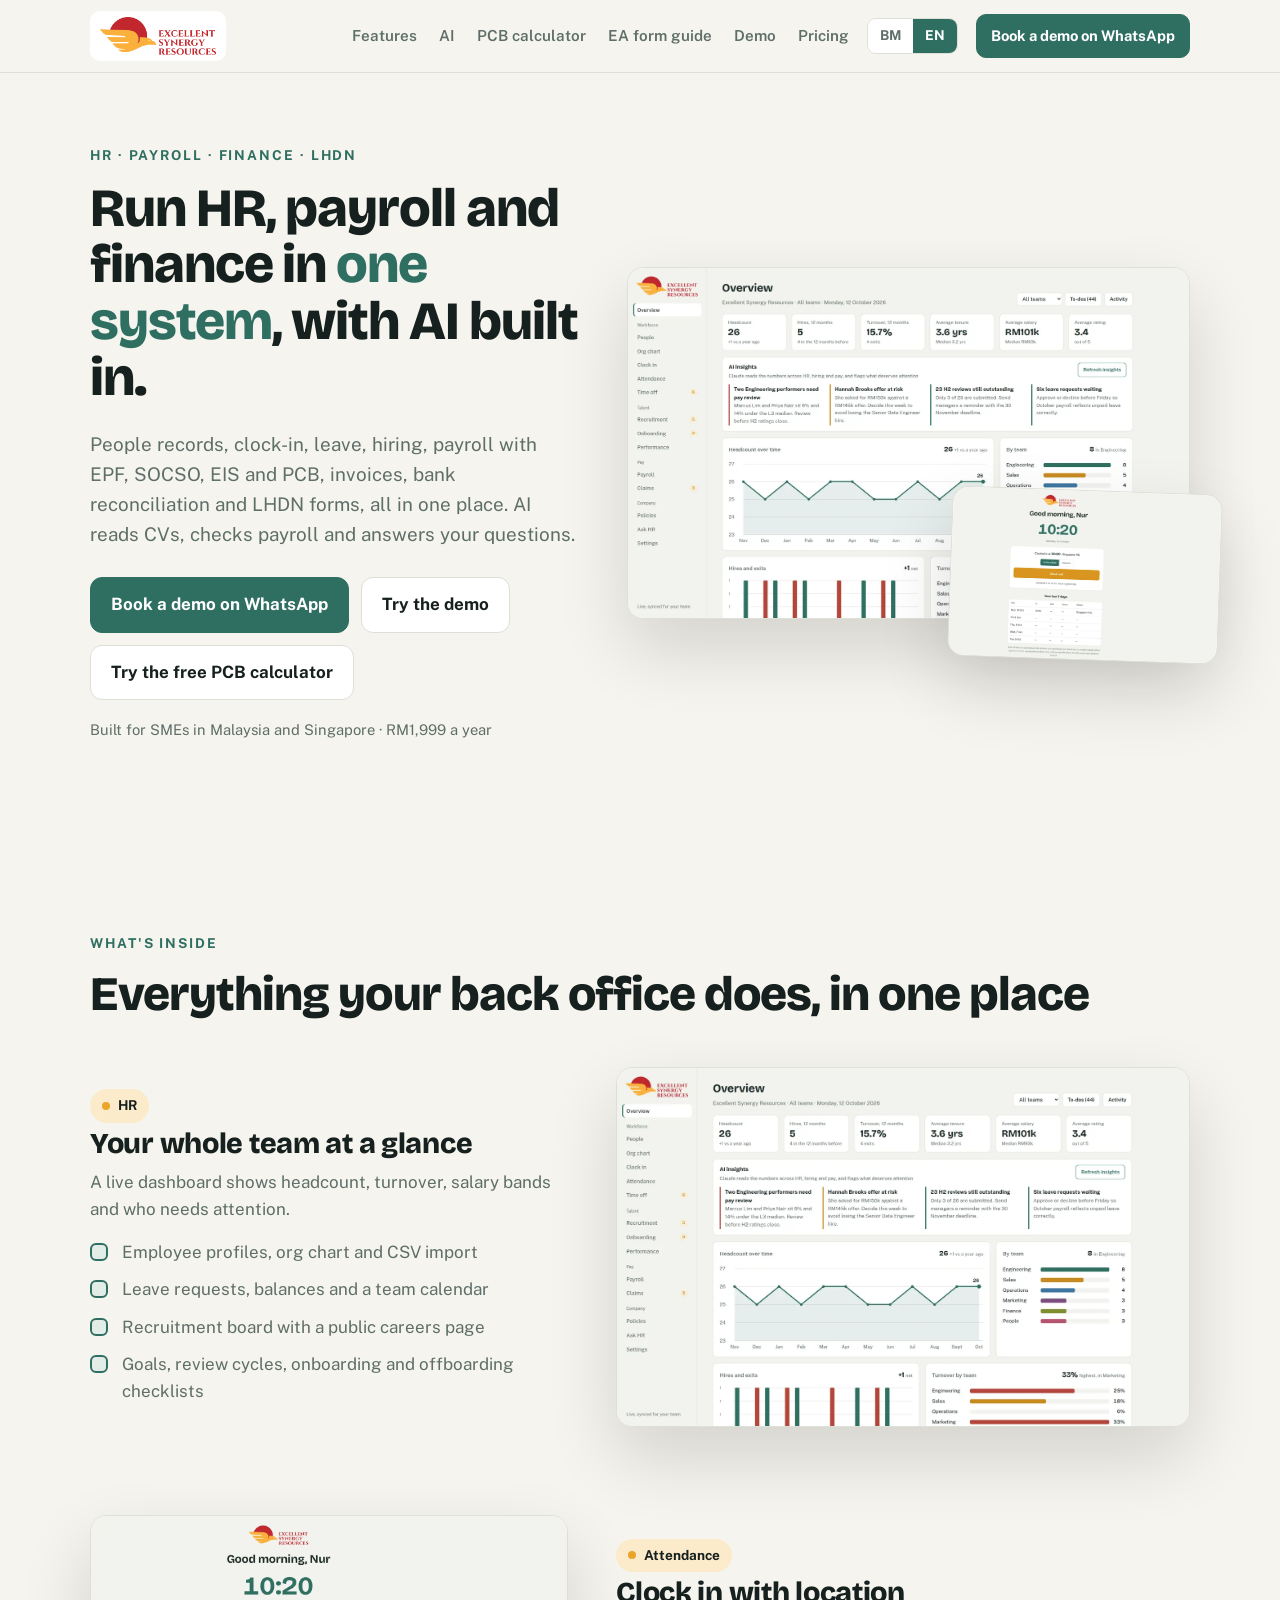
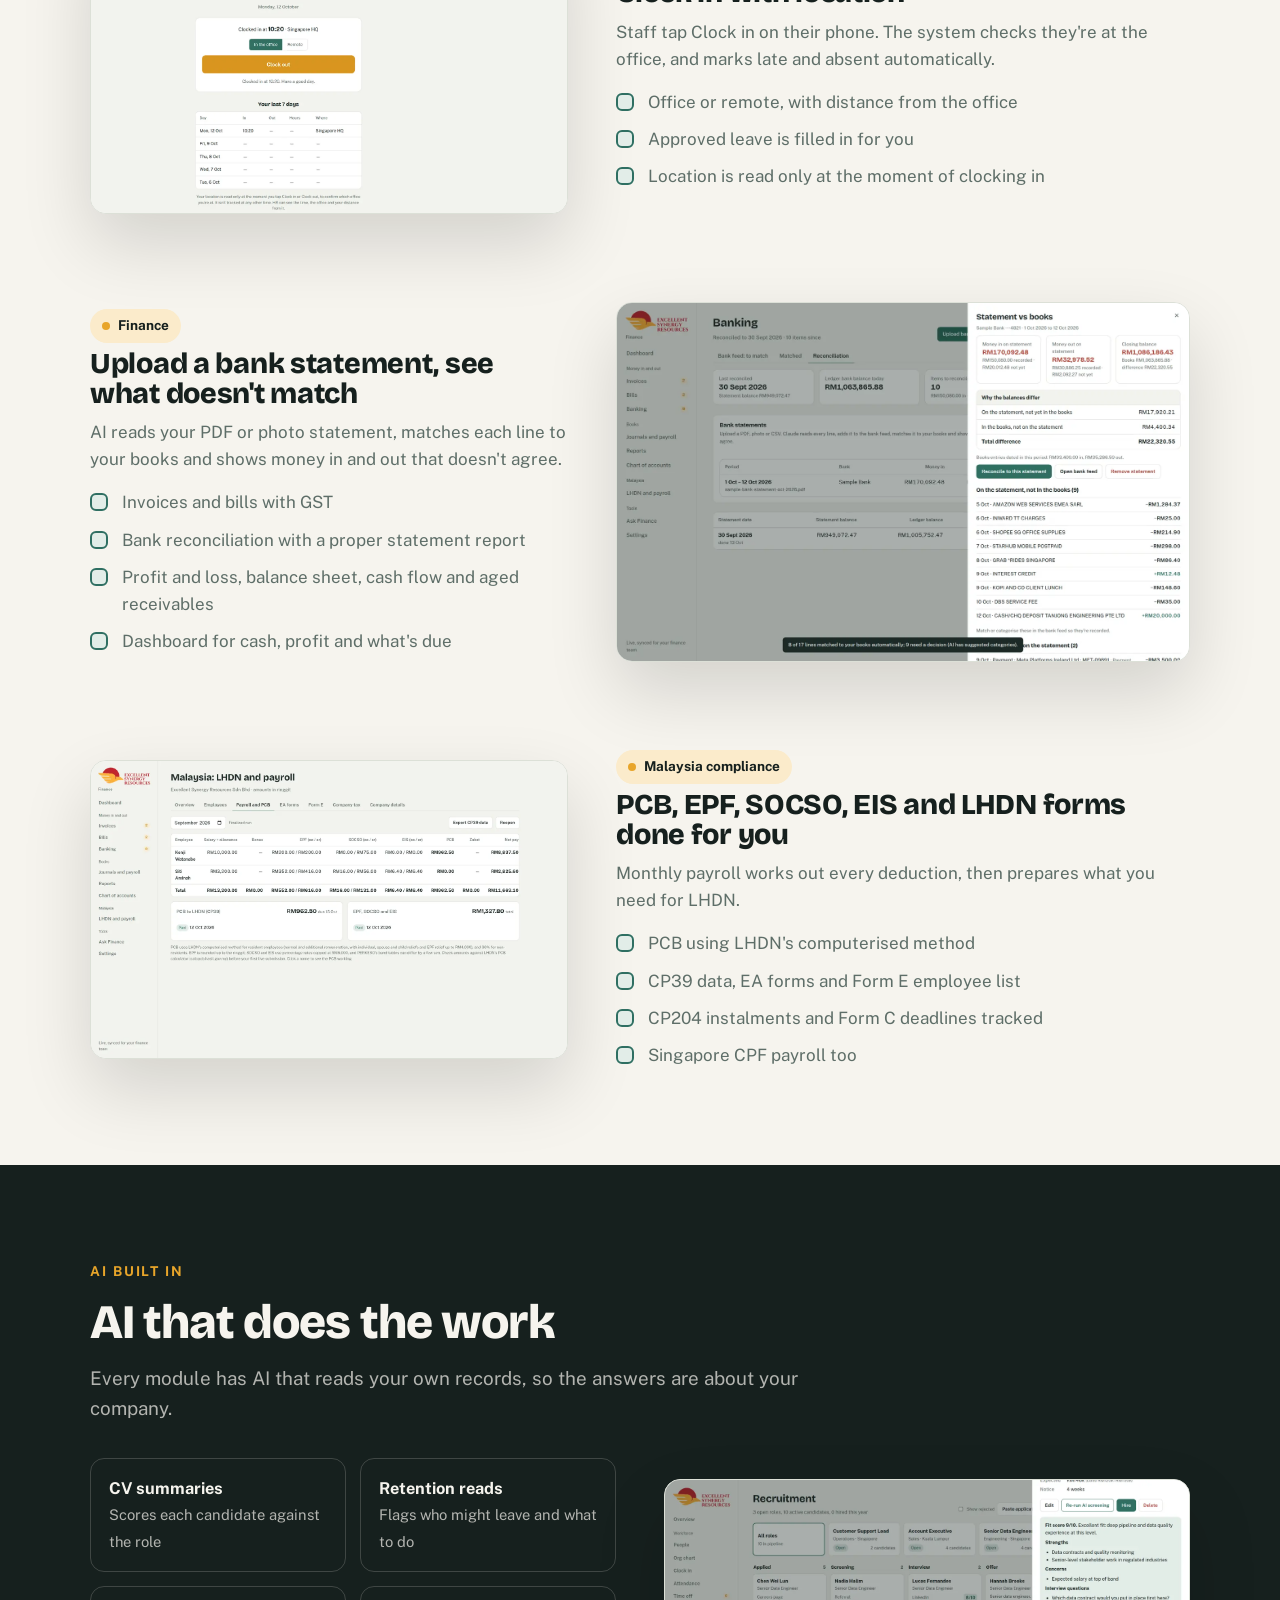
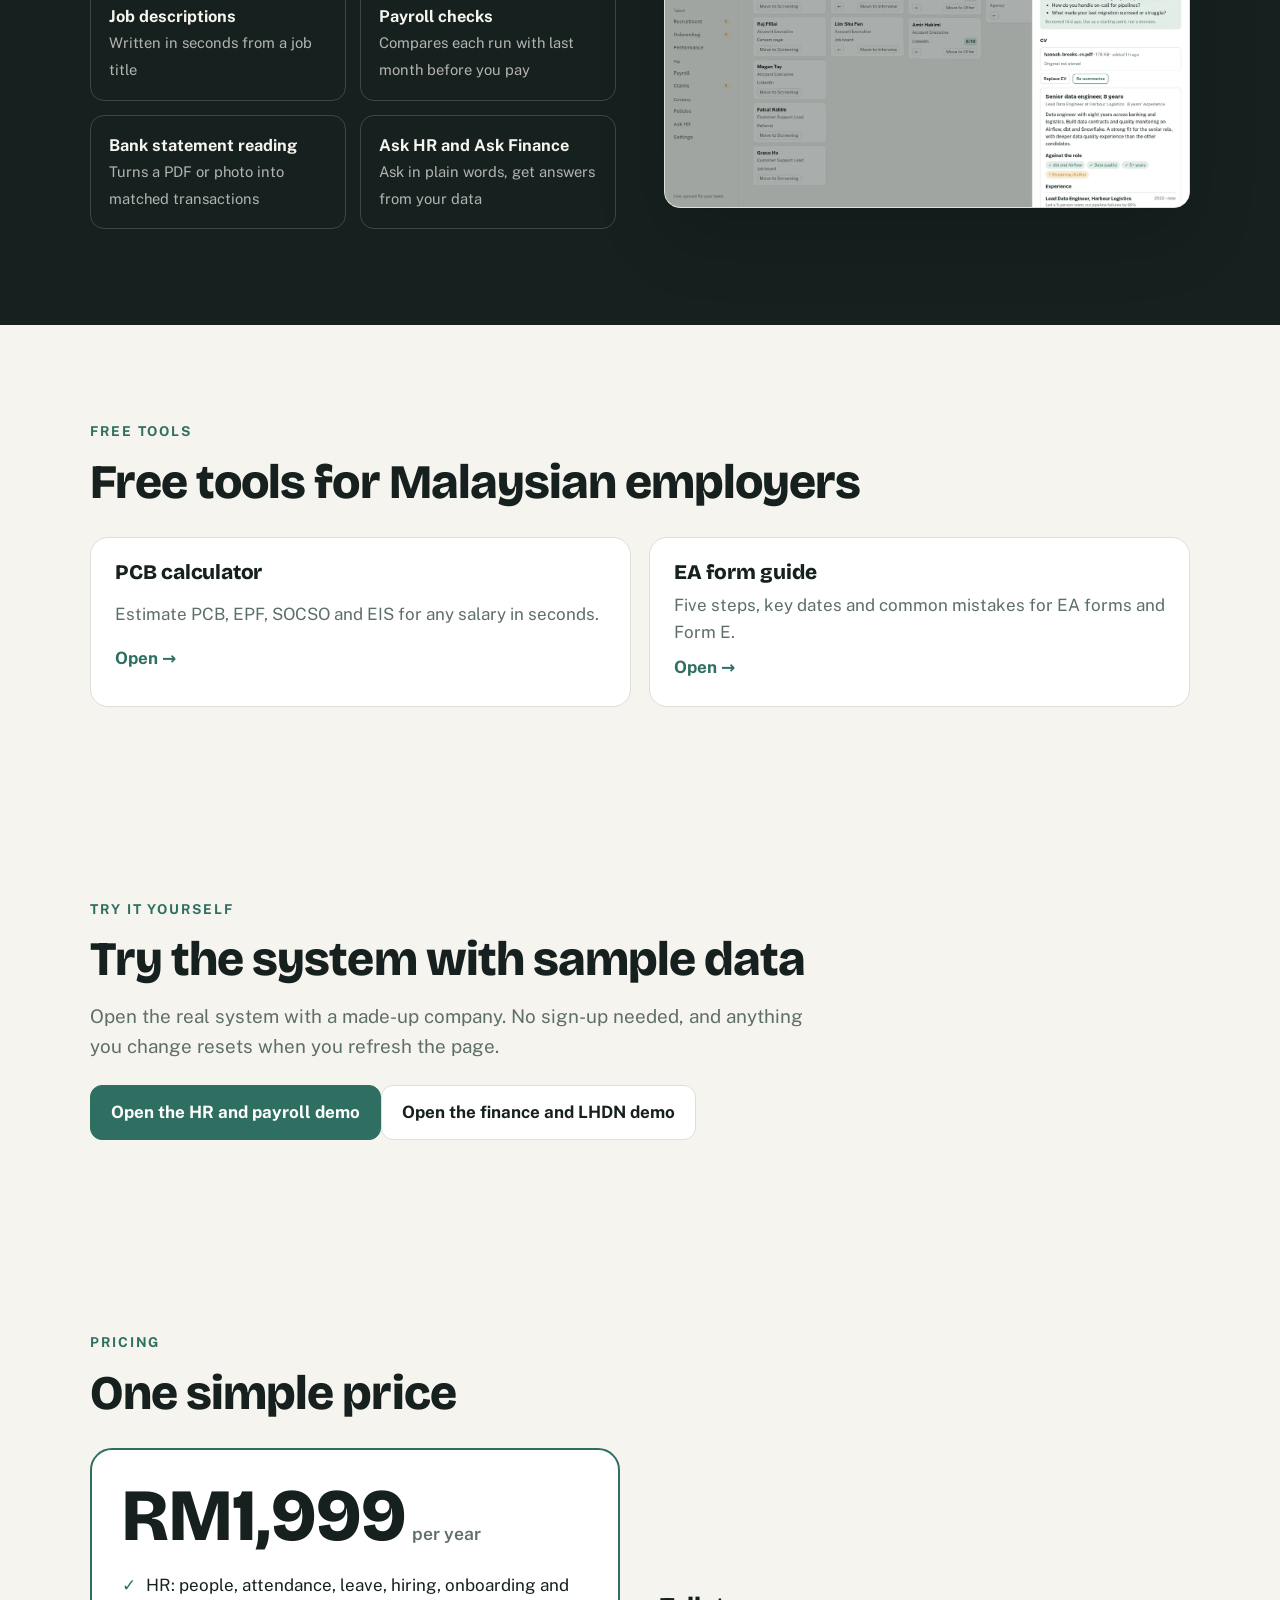
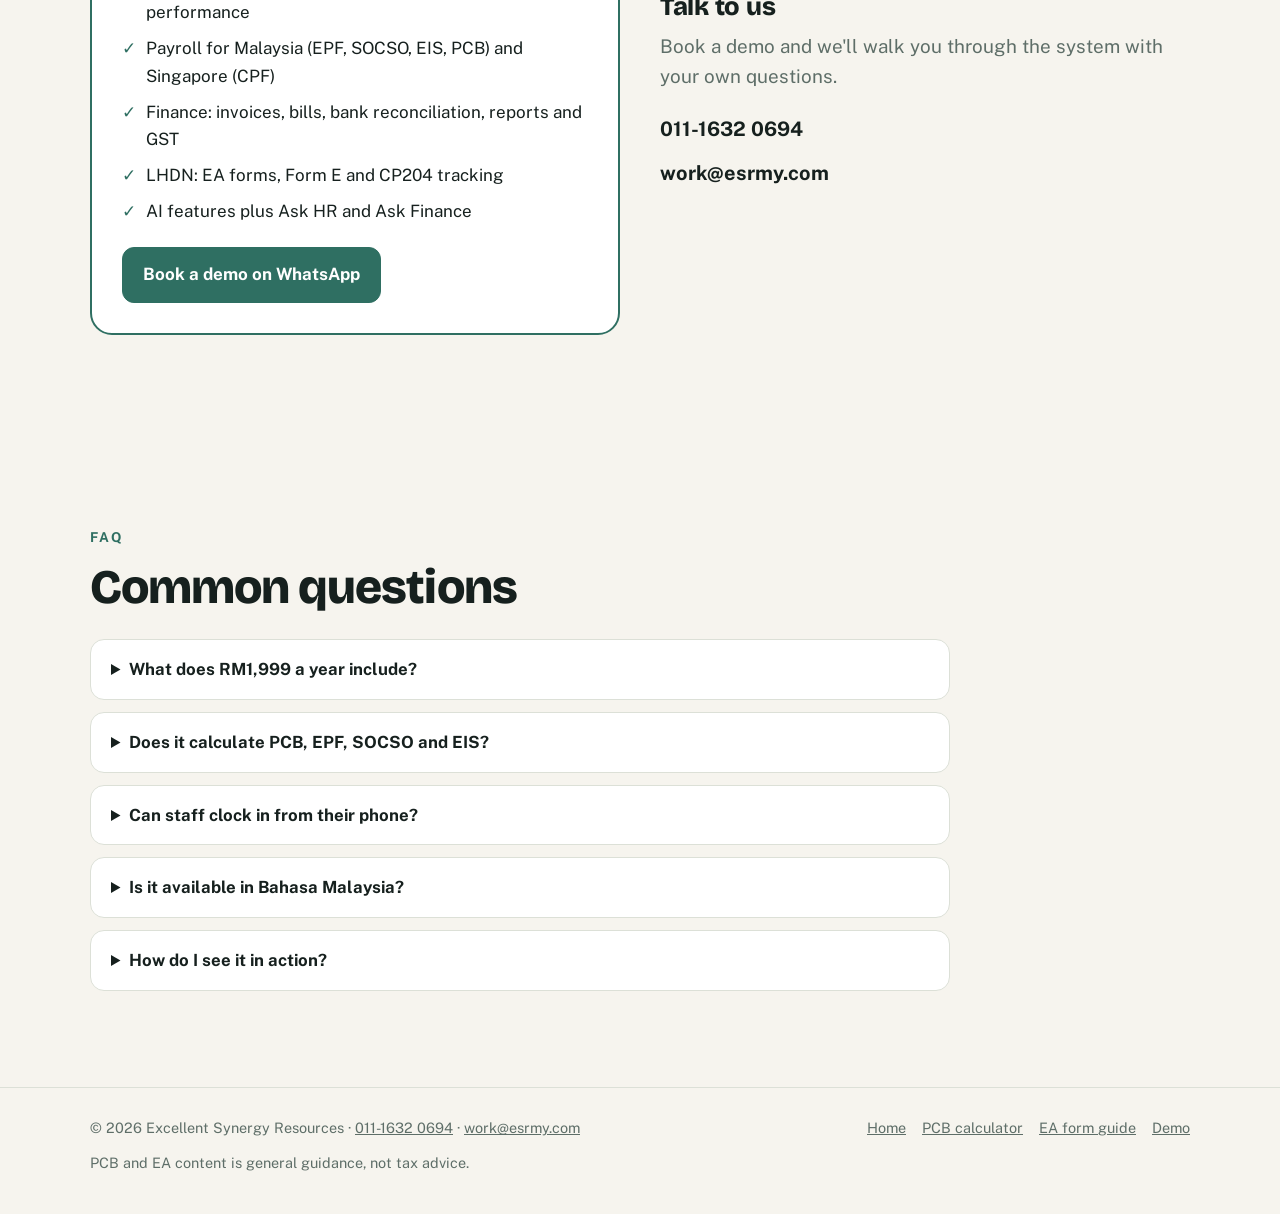
==== commit 8e6b5ae5: "Add HR and Finance demos with sample data demo/hr/ and demo/finance/ run the two apps in offline mod" ====
--- a/en/index.html
+++ b/en/index.html
@@ -22,14 +22,14 @@
 </head>
 <body><header class="top"><div class="wrap">
   <a class="logo-tile" href="/en/"><img src="/assets/img/logo.png" width="422" height="138" alt="Excellent Synergy Resources" style="height:38px;width:auto"></a>
-  <nav class="links" aria-label="Sections"><a href="/en/#features">Features</a><a href="/en/#ai">AI</a><a href="/en/pcb-calculator/">PCB calculator</a><a href="/en/ea-form-guide/">EA form guide</a><a href="/en/#pricing">Pricing</a></nav>
+  <nav class="links" aria-label="Sections"><a href="/en/#features">Features</a><a href="/en/#ai">AI</a><a href="/en/pcb-calculator/">PCB calculator</a><a href="/en/ea-form-guide/">EA form guide</a><a href="/en/#demo">Demo</a><a href="/en/#pricing">Pricing</a></nav>
   <div class="langsw" role="group" aria-label="Language / Bahasa"><a href="/" hreflang="ms" lang="ms" aria-current="false">BM</a><a href="/en/" hreflang="en" lang="en" aria-current="true">EN</a></div>
   <a class="btn primary small demo" href="https://wa.me/601116320694?text=Hi%2C%20I%27d%20like%20to%20book%20a%20demo%20of%20the%20HR%2C%20payroll%20and%20finance%20system." target="_blank" rel="noopener">Book a demo on WhatsApp</a>
 </div></header>
 <main>
 <section class="hero"><div class="wrap grid"><div>
 <p class="kicker">HR · Payroll · Finance · LHDN</p><h1>Run HR, payroll and finance in <em>one system</em>, with AI built in.</h1><p class="lead">People records, clock-in, leave, hiring, payroll with EPF, SOCSO, EIS and PCB, invoices, bank reconciliation and LHDN forms, all in one place. AI reads CVs, checks payroll and answers your questions.</p>
-<div class="ctas"><a class="btn primary" href="https://wa.me/601116320694?text=Hi%2C%20I%27d%20like%20to%20book%20a%20demo%20of%20the%20HR%2C%20payroll%20and%20finance%20system." target="_blank" rel="noopener">Book a demo on WhatsApp</a><a class="btn" href="/en/pcb-calculator/">Try the free PCB calculator</a></div><p class="note">Built for SMEs in Malaysia and Singapore · RM1,999 a year</p></div>
+<div class="ctas"><a class="btn primary" href="https://wa.me/601116320694?text=Hi%2C%20I%27d%20like%20to%20book%20a%20demo%20of%20the%20HR%2C%20payroll%20and%20finance%20system." target="_blank" rel="noopener">Book a demo on WhatsApp</a><a class="btn" href="/demo/hr/?lang=en">Try the demo</a><a class="btn" href="/en/pcb-calculator/">Try the free PCB calculator</a></div><p class="note">Built for SMEs in Malaysia and Singapore · RM1,999 a year</p></div>
 <div class="stack"><div class="shot"><picture><source media="(prefers-color-scheme: dark)" srcset="/assets/img/en/hr-dashboard-dark.webp"><img src="/assets/img/en/hr-dashboard-light.webp" width="1400" height="875" alt="HR dashboard with headcount, turnover and AI insights" fetchpriority="high"></picture></div><div class="shot back"><picture><source media="(prefers-color-scheme: dark)" srcset="/assets/img/en/clock-in-dark.webp"><img src="/assets/img/en/clock-in-light.webp" width="1400" height="875" alt="Staff clock-in screen with location" loading="lazy" decoding="async"></picture></div></div></div></section>
 <section id="features"><div class="wrap"><p class="kicker">What&#x27;s inside</p><h2>Everything your back office does, in one place</h2><div class="rows"><div class="row"><div class="text"><span class="tag"><i></i><span>HR</span></span><h3>Your whole team at a glance</h3><p>A live dashboard shows headcount, turnover, salary bands and who needs attention.</p><ul><li>Employee profiles, org chart and CSV import</li><li>Leave requests, balances and a team calendar</li><li>Recruitment board with a public careers page</li><li>Goals, review cycles, onboarding and offboarding checklists</li></ul></div>
 <div class="shot"><picture><source media="(prefers-color-scheme: dark)" srcset="/assets/img/en/hr-dashboard-dark.webp"><img src="/assets/img/en/hr-dashboard-light.webp" width="1400" height="875" alt="HR dashboard with headcount, turnover and AI insights" loading="lazy" decoding="async"></picture></div></div><div class="row flip"><div class="text"><span class="tag"><i></i><span>Attendance</span></span><h3>Clock in with location</h3><p>Staff tap Clock in on their phone. The system checks they&#x27;re at the office, and marks late and absent automatically.</p><ul><li>Office or remote, with distance from the office</li><li>Approved leave is filled in for you</li><li>Location is read only at the moment of clocking in</li></ul></div>
@@ -41,13 +41,14 @@
 <section id="tools"><div class="wrap"><p class="kicker">Free tools</p><h2>Free tools for Malaysian employers</h2><div class="tools">
 <a class="toolcard" href="/en/pcb-calculator/"><h3>PCB calculator</h3><span>Estimate PCB, EPF, SOCSO and EIS for any salary in seconds.</span><b>Open →</b></a>
 <a class="toolcard" href="/en/ea-form-guide/"><h3>EA form guide</h3><span>Five steps, key dates and common mistakes for EA forms and Form E.</span><b>Open →</b></a></div></div></section>
+<section id="demo"><div class="wrap"><p class="kicker">Try it yourself</p><h2>Try the system with sample data</h2><p class="lead" style="margin-top:16px">Open the real system with a made-up company. No sign-up needed, and anything you change resets when you refresh the page.</p><div class="ctas" style="margin-top:24px"><a class="btn primary" href="/demo/hr/?lang=en">Open the HR and payroll demo</a><a class="btn" href="/demo/finance/?lang=en">Open the finance and LHDN demo</a></div></div></section>
 <section id="pricing"><div class="wrap"><p class="kicker">Pricing</p><h2>One simple price</h2><div class="price"><div class="pcard"><div class="amt">RM1,999<small>per year</small></div>
 <ul><li>HR: people, attendance, leave, hiring, onboarding and performance</li><li>Payroll for Malaysia (EPF, SOCSO, EIS, PCB) and Singapore (CPF)</li><li>Finance: invoices, bills, bank reconciliation, reports and GST</li><li>LHDN: EA forms, Form E and CP204 tracking</li><li>AI features plus Ask HR and Ask Finance</li></ul><a class="btn primary" href="https://wa.me/601116320694?text=Hi%2C%20I%27d%20like%20to%20book%20a%20demo%20of%20the%20HR%2C%20payroll%20and%20finance%20system." target="_blank" rel="noopener">Book a demo on WhatsApp</a></div>
 <div><h3 style="font-size:1.6rem">Talk to us</h3><p class="lead" style="margin:10px 0 22px">Book a demo and we&#x27;ll walk you through the system with your own questions.</p><div class="contact"><a href="tel:+601116320694">011-1632 0694</a><a href="mailto:work@esrmy.com">work@esrmy.com</a></div></div></div></div></section>
 <section id="faq"><div class="wrap"><p class="kicker">FAQ</p><h2>Common questions</h2><div class="faq"><details><summary>What does RM1,999 a year include?</summary><p>HR records, attendance with location clock-in, leave, recruitment, onboarding, performance reviews, payroll for Malaysia and Singapore, finance with invoices, bank reconciliation and reports, LHDN forms, and the AI features.</p></details><details><summary>Does it calculate PCB, EPF, SOCSO and EIS?</summary><p>Yes. Monthly payroll works out each deduction, using LHDN&#x27;s computerised method for PCB, and prepares CP39 data, EA forms and the Form E employee list.</p></details><details><summary>Can staff clock in from their phone?</summary><p>Yes. Staff tap Clock in on their phone, the system checks they&#x27;re at the office, and late or absent is marked automatically.</p></details><details><summary>Is it available in Bahasa Malaysia?</summary><p>Yes. Every screen switches between Bahasa Malaysia and English.</p></details><details><summary>How do I see it in action?</summary><p>Book a demo on WhatsApp at 011-1632 0694 or email work@esrmy.com and we&#x27;ll walk you through it.</p></details></div></div></section>
 </main>
 <footer><div class="wrap"><span>© 2026 Excellent Synergy Resources · <a href="tel:+601116320694">011-1632 0694</a> · <a href="mailto:work@esrmy.com">work@esrmy.com</a></span>
-<nav aria-label="Footer"><a href="/en/">Home</a><a href="/en/pcb-calculator/">PCB calculator</a><a href="/en/ea-form-guide/">EA form guide</a></nav>
+<nav aria-label="Footer"><a href="/en/">Home</a><a href="/en/pcb-calculator/">PCB calculator</a><a href="/en/ea-form-guide/">EA form guide</a><a href="/demo/hr/?lang=en">Demo</a></nav>
 <span>PCB and EA content is general guidance, not tax advice.</span></div></footer>
 <script src="/assets/js/main.js" defer></script>
 </body>
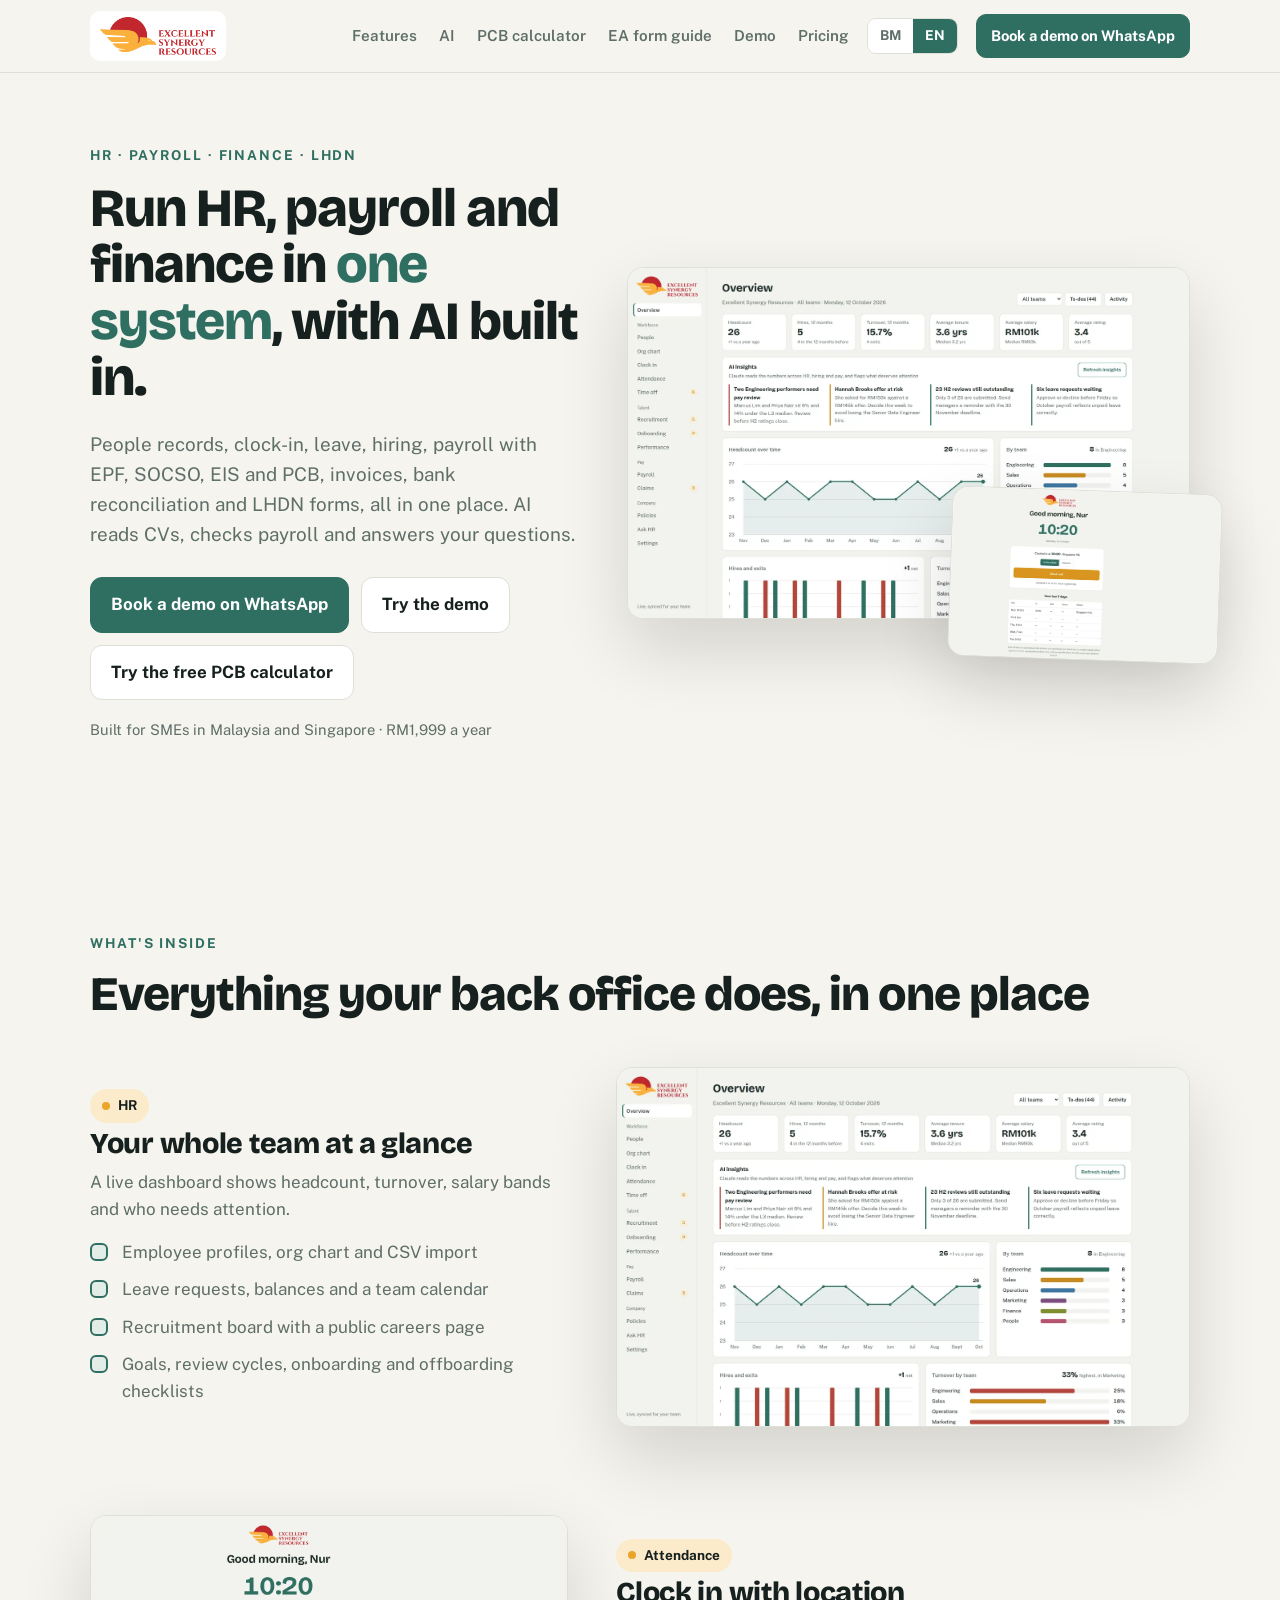
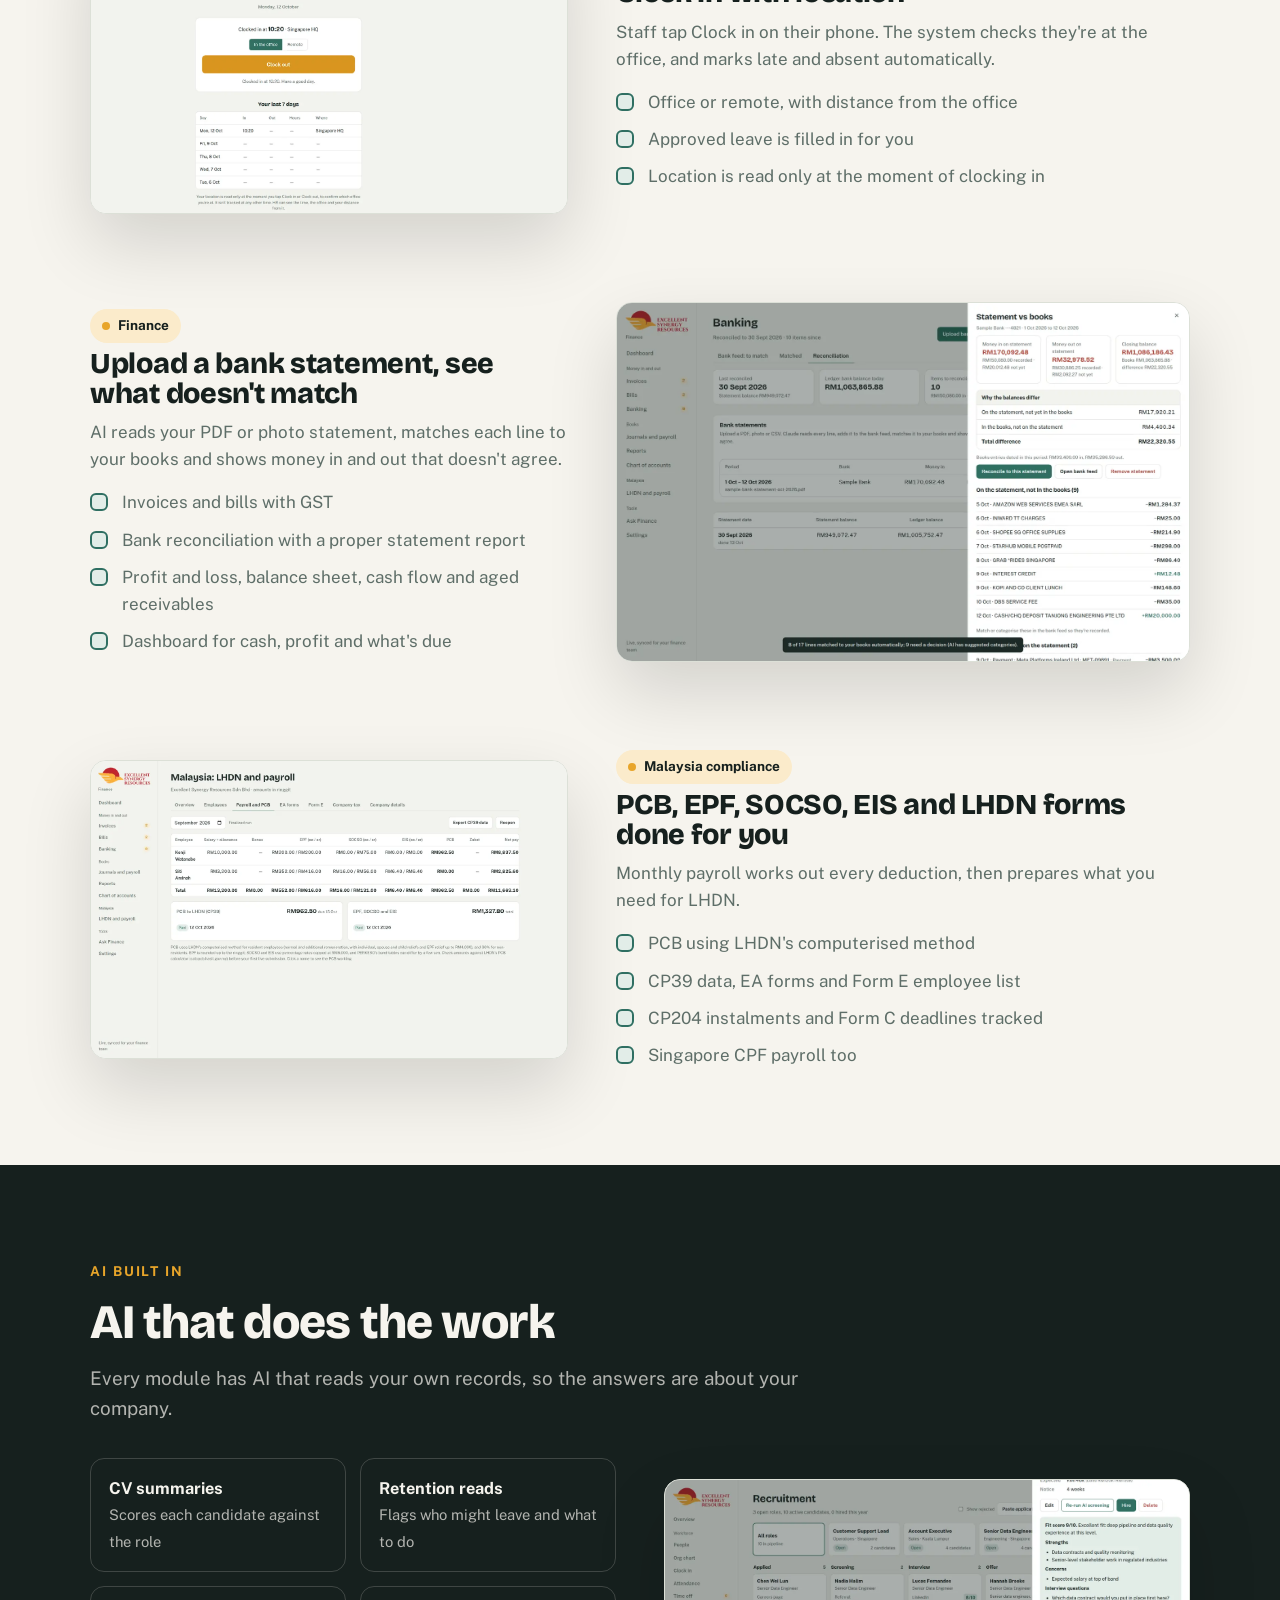
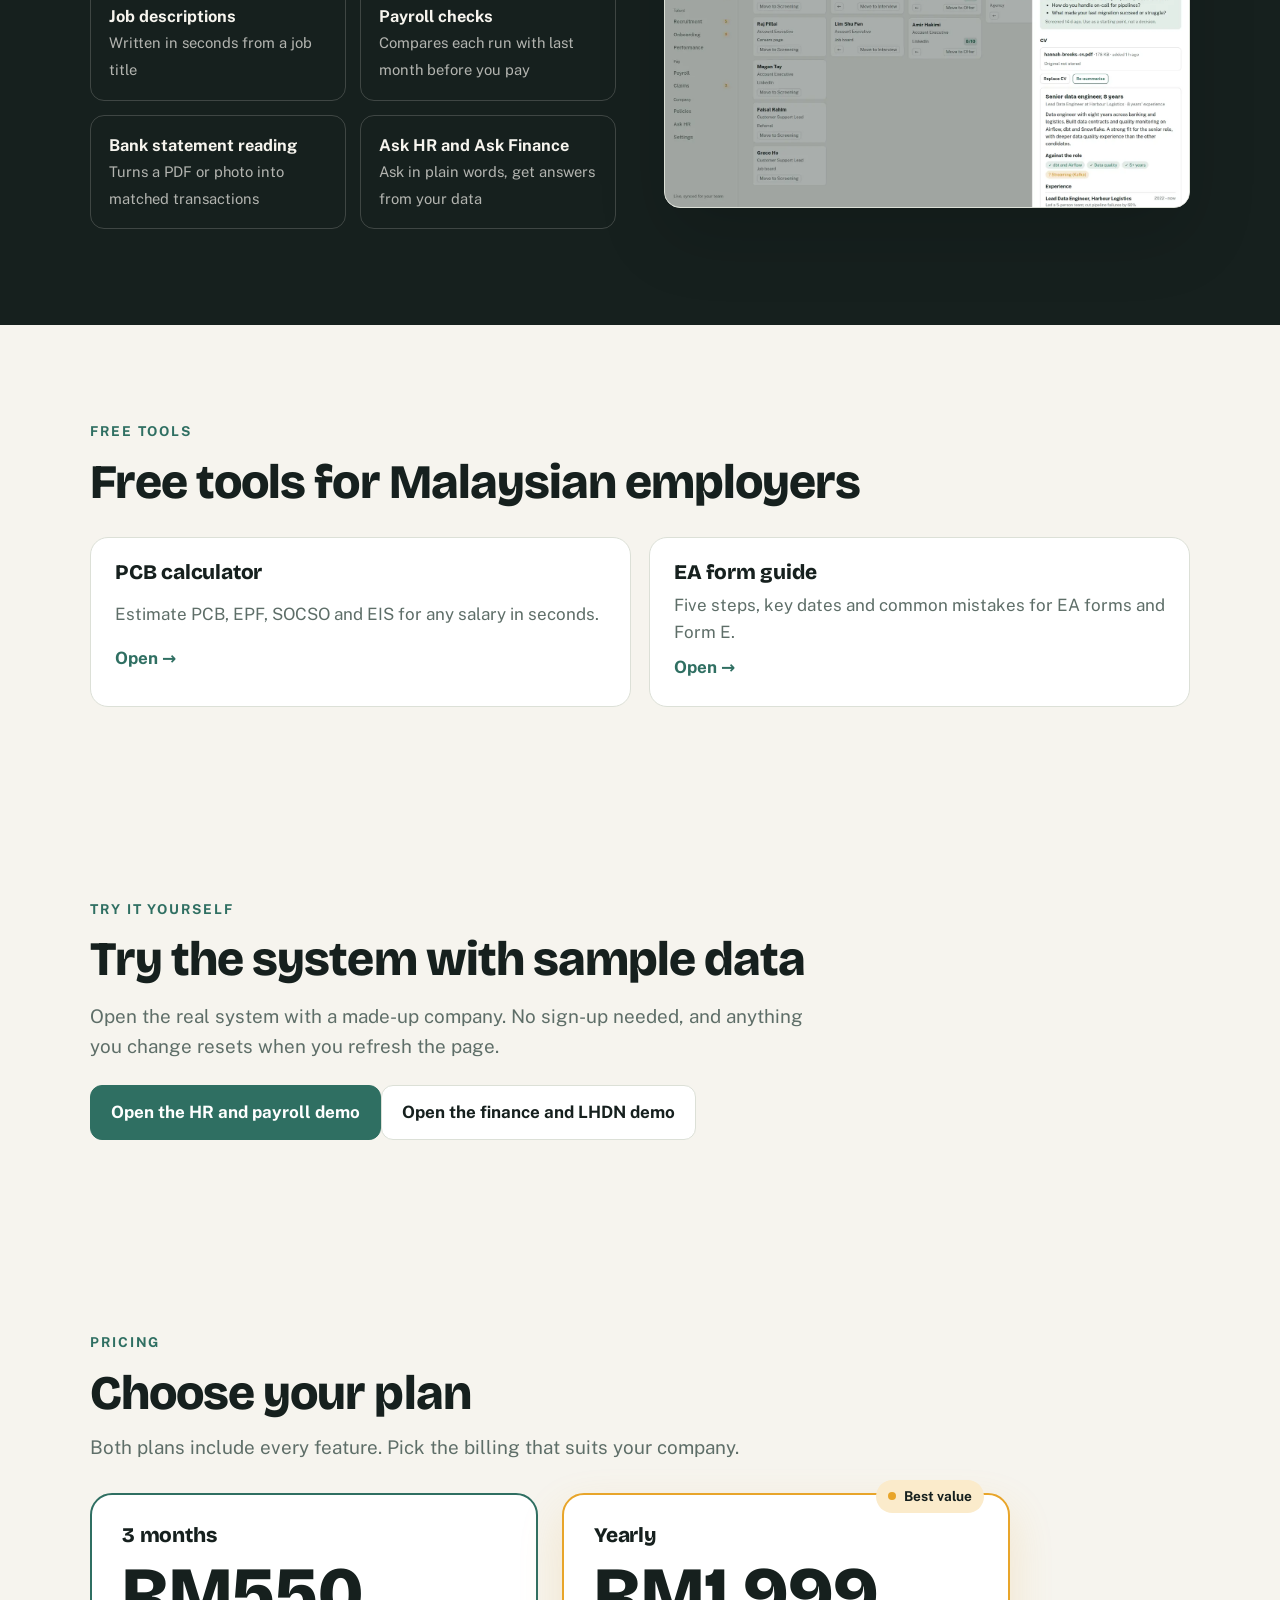
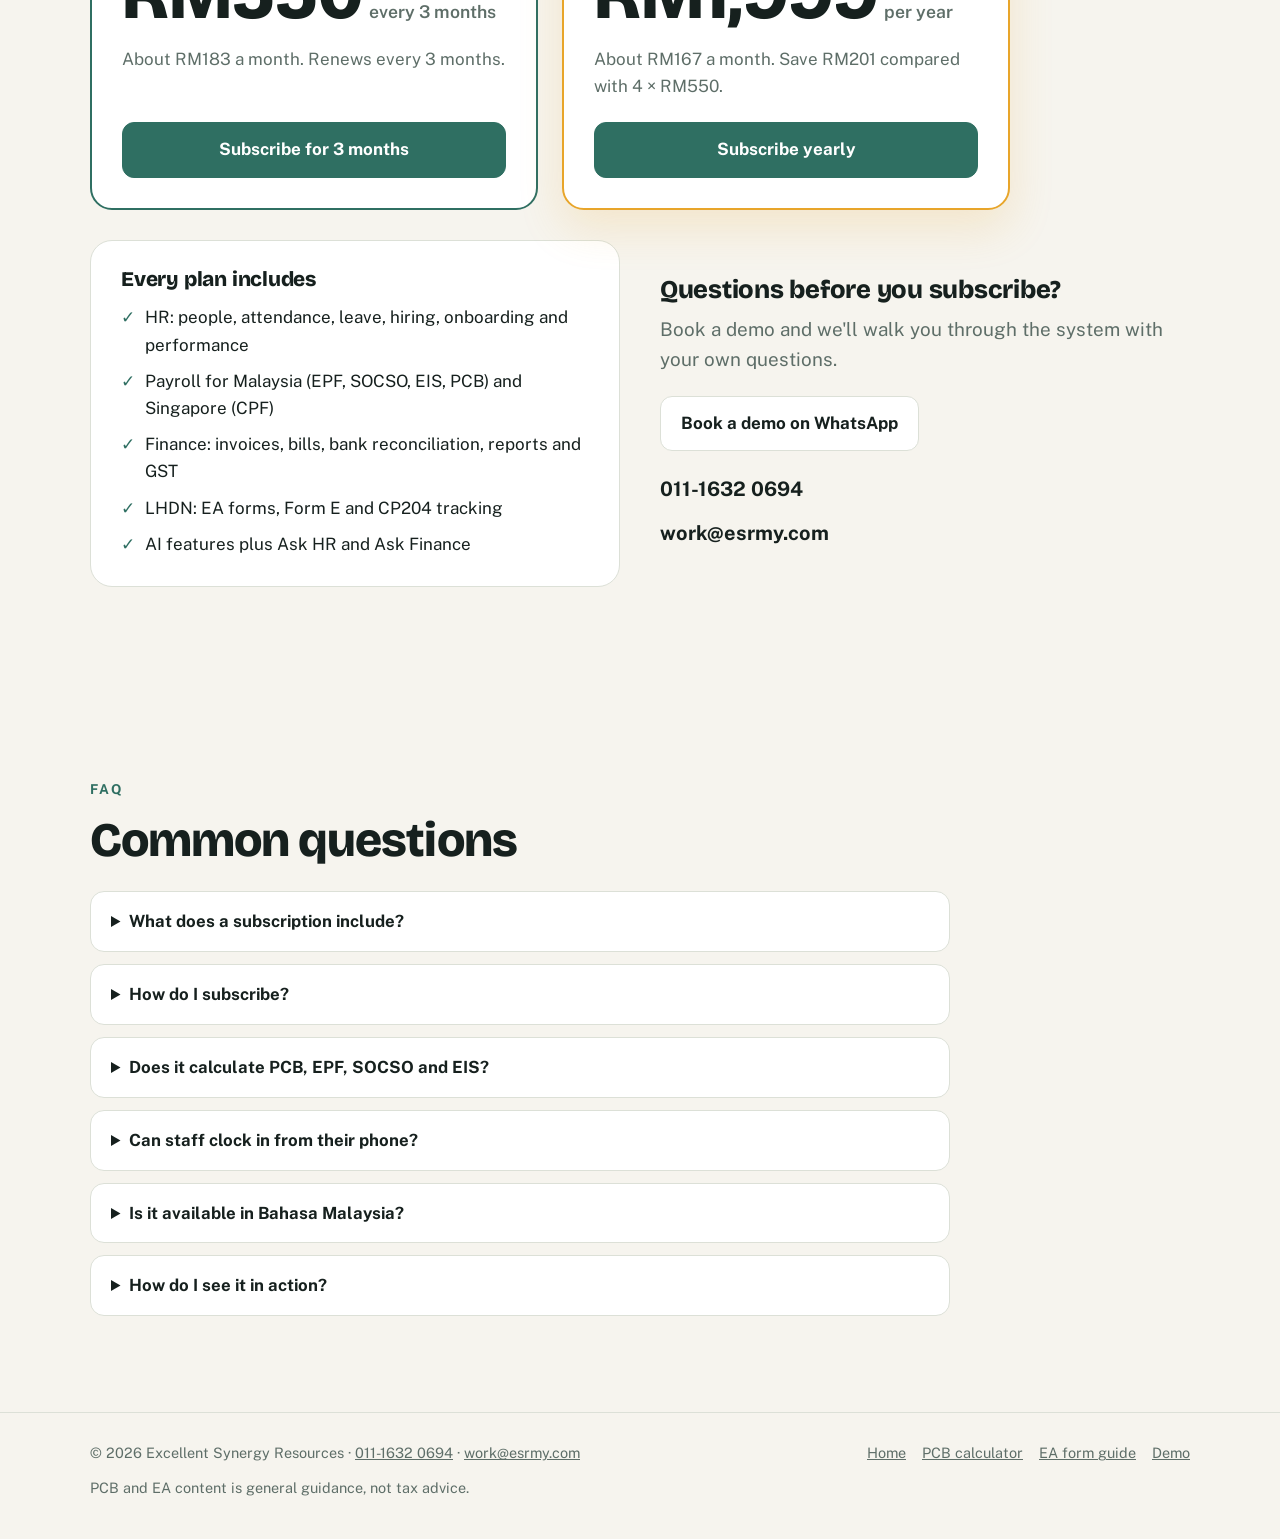
==== commit 70983dc4: "Add 3-month (RM550) and yearly (RM1,999) subscription plans Pricing section on both home pages now s" ====
--- a/en/index.html
+++ b/en/index.html
@@ -4,21 +4,21 @@
 <meta charset="utf-8">
 <meta name="viewport" content="width=device-width, initial-scale=1, viewport-fit=cover">
 <title>HR &amp; Payroll Software for Malaysia with AI | ESR</title>
-<meta name="description" content="Manage staff, leave, location clock-in, payroll with EPF, SOCSO, EIS and PCB, invoices and LHDN forms in one system with AI. RM1,999 a year.">
+<meta name="description" content="Manage staff, leave, location clock-in, payroll with EPF, SOCSO, EIS and PCB, invoices and LHDN forms in one system with AI. From RM550 every 3 months.">
 <meta name="robots" content="index, follow, max-image-preview:large">
 <link rel="canonical" href="https://hrmanagement.esrmy.com/en/">
 <link rel="alternate" hreflang="ms-MY" href="https://hrmanagement.esrmy.com/"><link rel="alternate" hreflang="en" href="https://hrmanagement.esrmy.com/en/"><link rel="alternate" hreflang="x-default" href="https://hrmanagement.esrmy.com/">
 <meta property="og:type" content="website"><meta property="og:site_name" content="Excellent Synergy Resources"><meta property="og:url" content="https://hrmanagement.esrmy.com/en/">
-<meta property="og:title" content="HR &amp; Payroll Software for Malaysia with AI | ESR"><meta property="og:description" content="Manage staff, leave, location clock-in, payroll with EPF, SOCSO, EIS and PCB, invoices and LHDN forms in one system with AI. RM1,999 a year.">
+<meta property="og:title" content="HR &amp; Payroll Software for Malaysia with AI | ESR"><meta property="og:description" content="Manage staff, leave, location clock-in, payroll with EPF, SOCSO, EIS and PCB, invoices and LHDN forms in one system with AI. From RM550 every 3 months.">
 <meta property="og:image" content="https://hrmanagement.esrmy.com/assets/img/og-en.png"><meta property="og:image:width" content="1200"><meta property="og:image:height" content="630"><meta property="og:image:alt" content="Excellent Synergy Resources HR, payroll and finance system">
 <meta property="og:locale" content="en_MY"><meta property="og:locale:alternate" content="ms_MY">
-<meta name="twitter:card" content="summary_large_image"><meta name="twitter:title" content="HR &amp; Payroll Software for Malaysia with AI | ESR"><meta name="twitter:description" content="Manage staff, leave, location clock-in, payroll with EPF, SOCSO, EIS and PCB, invoices and LHDN forms in one system with AI. RM1,999 a year."><meta name="twitter:image" content="https://hrmanagement.esrmy.com/assets/img/og-en.png">
+<meta name="twitter:card" content="summary_large_image"><meta name="twitter:title" content="HR &amp; Payroll Software for Malaysia with AI | ESR"><meta name="twitter:description" content="Manage staff, leave, location clock-in, payroll with EPF, SOCSO, EIS and PCB, invoices and LHDN forms in one system with AI. From RM550 every 3 months."><meta name="twitter:image" content="https://hrmanagement.esrmy.com/assets/img/og-en.png">
 <meta name="theme-color" content="#2F6F62">
 <link rel="icon" type="image/png" sizes="32x32" href="/assets/img/icon-32.png"><link rel="icon" type="image/png" sizes="192x192" href="/assets/img/icon-192.png"><link rel="apple-touch-icon" href="/assets/img/apple-touch-icon.png">
 <link rel="preconnect" href="https://fonts.googleapis.com"><link rel="preconnect" href="https://fonts.gstatic.com" crossorigin>
 <link href="https://fonts.googleapis.com/css2?family=Bricolage+Grotesque:opsz,wght@12..96,600;12..96,800&family=Public+Sans:wght@400;500;600;700&display=swap" rel="stylesheet">
 <link rel="stylesheet" href="/assets/css/style.css">
-<script type="application/ld+json">{"@context": "https://schema.org", "@graph": [{"@type": "Organization", "@id": "https://hrmanagement.esrmy.com/#org", "name": "Excellent Synergy Resources", "url": "https://hrmanagement.esrmy.com/", "logo": "https://hrmanagement.esrmy.com/assets/img/logo.png", "email": "work@esrmy.com", "contactPoint": {"@type": "ContactPoint", "telephone": "+60-11-1632-0694", "contactType": "sales", "areaServed": ["MY", "SG"], "availableLanguage": ["ms", "en"]}}, {"@type": "WebSite", "@id": "https://hrmanagement.esrmy.com/#site", "url": "https://hrmanagement.esrmy.com/", "name": "Excellent Synergy Resources", "inLanguage": ["ms-MY", "en"], "publisher": {"@id": "https://hrmanagement.esrmy.com/#org"}}, {"@type": "SoftwareApplication", "name": "Excellent Synergy Resources HR, Payroll & Finance", "applicationCategory": "BusinessApplication", "operatingSystem": "Web", "inLanguage": ["ms", "en"], "description": "Manage staff, leave, location clock-in, payroll with EPF, SOCSO, EIS and PCB, invoices and LHDN forms in one system with AI. RM1,999 a year.", "offers": {"@type": "Offer", "price": "1999", "priceCurrency": "MYR", "priceSpecification": {"@type": "UnitPriceSpecification", "price": "1999", "priceCurrency": "MYR", "unitText": "YEAR"}}, "publisher": {"@id": "https://hrmanagement.esrmy.com/#org"}}, {"@type": "FAQPage", "inLanguage": "en", "mainEntity": [{"@type": "Question", "name": "What does RM1,999 a year include?", "acceptedAnswer": {"@type": "Answer", "text": "HR records, attendance with location clock-in, leave, recruitment, onboarding, performance reviews, payroll for Malaysia and Singapore, finance with invoices, bank reconciliation and reports, LHDN forms, and the AI features."}}, {"@type": "Question", "name": "Does it calculate PCB, EPF, SOCSO and EIS?", "acceptedAnswer": {"@type": "Answer", "text": "Yes. Monthly payroll works out each deduction, using LHDN's computerised method for PCB, and prepares CP39 data, EA forms and the Form E employee list."}}, {"@type": "Question", "name": "Can staff clock in from their phone?", "acceptedAnswer": {"@type": "Answer", "text": "Yes. Staff tap Clock in on their phone, the system checks they're at the office, and late or absent is marked automatically."}}, {"@type": "Question", "name": "Is it available in Bahasa Malaysia?", "acceptedAnswer": {"@type": "Answer", "text": "Yes. Every screen switches between Bahasa Malaysia and English."}}, {"@type": "Question", "name": "How do I see it in action?", "acceptedAnswer": {"@type": "Answer", "text": "Book a demo on WhatsApp at 011-1632 0694 or email work@esrmy.com and we'll walk you through it."}}]}]}</script>
+<script type="application/ld+json">{"@context": "https://schema.org", "@graph": [{"@type": "Organization", "@id": "https://hrmanagement.esrmy.com/#org", "name": "Excellent Synergy Resources", "url": "https://hrmanagement.esrmy.com/", "logo": "https://hrmanagement.esrmy.com/assets/img/logo.png", "email": "work@esrmy.com", "contactPoint": {"@type": "ContactPoint", "telephone": "+60-11-1632-0694", "contactType": "sales", "areaServed": ["MY", "SG"], "availableLanguage": ["ms", "en"]}}, {"@type": "WebSite", "@id": "https://hrmanagement.esrmy.com/#site", "url": "https://hrmanagement.esrmy.com/", "name": "Excellent Synergy Resources", "inLanguage": ["ms-MY", "en"], "publisher": {"@id": "https://hrmanagement.esrmy.com/#org"}}, {"@type": "SoftwareApplication", "name": "Excellent Synergy Resources HR, Payroll & Finance", "applicationCategory": "BusinessApplication", "operatingSystem": "Web", "inLanguage": ["ms", "en"], "description": "Manage staff, leave, location clock-in, payroll with EPF, SOCSO, EIS and PCB, invoices and LHDN forms in one system with AI. RM550 every 3 months or RM1,999 a year.", "offers": [{"@type": "Offer", "name": "3 months", "price": "550", "priceCurrency": "MYR", "url": "https://hrmanagement.esrmy.com/en/#plan-quarterly", "priceSpecification": {"@type": "UnitPriceSpecification", "price": "550", "priceCurrency": "MYR", "referenceQuantity": {"@type": "QuantitativeValue", "value": 3, "unitCode": "MON"}}}, {"@type": "Offer", "name": "Yearly", "price": "1999", "priceCurrency": "MYR", "url": "https://hrmanagement.esrmy.com/en/#plan-yearly", "priceSpecification": {"@type": "UnitPriceSpecification", "price": "1999", "priceCurrency": "MYR", "referenceQuantity": {"@type": "QuantitativeValue", "value": 1, "unitCode": "ANN"}}}], "publisher": {"@id": "https://hrmanagement.esrmy.com/#org"}}, {"@type": "FAQPage", "inLanguage": "en", "mainEntity": [{"@type": "Question", "name": "What does a subscription include?", "acceptedAnswer": {"@type": "Answer", "text": "Both plans, RM550 every 3 months or RM1,999 a year, include HR records, attendance with location clock-in, leave, recruitment, onboarding, performance reviews, payroll for Malaysia and Singapore, finance with invoices, bank reconciliation and reports, LHDN forms, and the AI features."}}, {"@type": "Question", "name": "How do I subscribe?", "acceptedAnswer": {"@type": "Answer", "text": "Choose the 3-month or yearly plan under Pricing and tap Subscribe. After payment, we contact you to set up your company account."}}, {"@type": "Question", "name": "Does it calculate PCB, EPF, SOCSO and EIS?", "acceptedAnswer": {"@type": "Answer", "text": "Yes. Monthly payroll works out each deduction, using LHDN's computerised method for PCB, and prepares CP39 data, EA forms and the Form E employee list."}}, {"@type": "Question", "name": "Can staff clock in from their phone?", "acceptedAnswer": {"@type": "Answer", "text": "Yes. Staff tap Clock in on their phone, the system checks they're at the office, and late or absent is marked automatically."}}, {"@type": "Question", "name": "Is it available in Bahasa Malaysia?", "acceptedAnswer": {"@type": "Answer", "text": "Yes. Every screen switches between Bahasa Malaysia and English."}}, {"@type": "Question", "name": "How do I see it in action?", "acceptedAnswer": {"@type": "Answer", "text": "Book a demo on WhatsApp at 011-1632 0694 or email work@esrmy.com and we'll walk you through it."}}]}]}</script>
 </head>
 <body><header class="top"><div class="wrap">
   <a class="logo-tile" href="/en/"><img src="/assets/img/logo.png" width="422" height="138" alt="Excellent Synergy Resources" style="height:38px;width:auto"></a>
@@ -42,10 +42,14 @@
 <a class="toolcard" href="/en/pcb-calculator/"><h3>PCB calculator</h3><span>Estimate PCB, EPF, SOCSO and EIS for any salary in seconds.</span><b>Open →</b></a>
 <a class="toolcard" href="/en/ea-form-guide/"><h3>EA form guide</h3><span>Five steps, key dates and common mistakes for EA forms and Form E.</span><b>Open →</b></a></div></div></section>
 <section id="demo"><div class="wrap"><p class="kicker">Try it yourself</p><h2>Try the system with sample data</h2><p class="lead" style="margin-top:16px">Open the real system with a made-up company. No sign-up needed, and anything you change resets when you refresh the page.</p><div class="ctas" style="margin-top:24px"><a class="btn primary" href="/demo/hr/?lang=en">Open the HR and payroll demo</a><a class="btn" href="/demo/finance/?lang=en">Open the finance and LHDN demo</a></div></div></section>
-<section id="pricing"><div class="wrap"><p class="kicker">Pricing</p><h2>One simple price</h2><div class="price"><div class="pcard"><div class="amt">RM1,999<small>per year</small></div>
-<ul><li>HR: people, attendance, leave, hiring, onboarding and performance</li><li>Payroll for Malaysia (EPF, SOCSO, EIS, PCB) and Singapore (CPF)</li><li>Finance: invoices, bills, bank reconciliation, reports and GST</li><li>LHDN: EA forms, Form E and CP204 tracking</li><li>AI features plus Ask HR and Ask Finance</li></ul><a class="btn primary" href="https://wa.me/601116320694?text=Hi%2C%20I%27d%20like%20to%20book%20a%20demo%20of%20the%20HR%2C%20payroll%20and%20finance%20system." target="_blank" rel="noopener">Book a demo on WhatsApp</a></div>
-<div><h3 style="font-size:1.6rem">Talk to us</h3><p class="lead" style="margin:10px 0 22px">Book a demo and we&#x27;ll walk you through the system with your own questions.</p><div class="contact"><a href="tel:+601116320694">011-1632 0694</a><a href="mailto:work@esrmy.com">work@esrmy.com</a></div></div></div></div></section>
-<section id="faq"><div class="wrap"><p class="kicker">FAQ</p><h2>Common questions</h2><div class="faq"><details><summary>What does RM1,999 a year include?</summary><p>HR records, attendance with location clock-in, leave, recruitment, onboarding, performance reviews, payroll for Malaysia and Singapore, finance with invoices, bank reconciliation and reports, LHDN forms, and the AI features.</p></details><details><summary>Does it calculate PCB, EPF, SOCSO and EIS?</summary><p>Yes. Monthly payroll works out each deduction, using LHDN&#x27;s computerised method for PCB, and prepares CP39 data, EA forms and the Form E employee list.</p></details><details><summary>Can staff clock in from their phone?</summary><p>Yes. Staff tap Clock in on their phone, the system checks they&#x27;re at the office, and late or absent is marked automatically.</p></details><details><summary>Is it available in Bahasa Malaysia?</summary><p>Yes. Every screen switches between Bahasa Malaysia and English.</p></details><details><summary>How do I see it in action?</summary><p>Book a demo on WhatsApp at 011-1632 0694 or email work@esrmy.com and we&#x27;ll walk you through it.</p></details></div></div></section>
+<section id="pricing"><div class="wrap"><p class="kicker">Pricing</p><h2>Choose your plan</h2><p class="lead" style="margin-top:14px">Both plans include every feature. Pick the billing that suits your company.</p>
+<div class="plans">
+<div class="pcard plan" id="plan-quarterly"><h3>3 months</h3><div class="amt">RM550<small>every 3 months</small></div><p class="plan-note">About RM183 a month. Renews every 3 months.</p><a class="btn primary" data-plan="quarterly" href="https://wa.me/601116320694?text=Hi%2C%20I%27d%20like%20to%20subscribe%20to%20the%203-month%20plan%20%28RM550%20every%203%20months%29%20for%20the%20HR%2C%20payroll%20and%20finance%20system." target="_blank" rel="noopener">Subscribe for 3 months</a></div>
+<div class="pcard plan best" id="plan-yearly"><span class="tag"><i></i>Best value</span><h3>Yearly</h3><div class="amt">RM1,999<small>per year</small></div><p class="plan-note">About RM167 a month. Save RM201 compared with 4 × RM550.</p><a class="btn primary" data-plan="yearly" href="https://wa.me/601116320694?text=Hi%2C%20I%27d%20like%20to%20subscribe%20to%20the%20yearly%20plan%20%28RM1%2C999%20a%20year%29%20for%20the%20HR%2C%20payroll%20and%20finance%20system." target="_blank" rel="noopener">Subscribe yearly</a></div>
+</div>
+<div class="price"><div class="incl"><h3>Every plan includes</h3><ul><li>HR: people, attendance, leave, hiring, onboarding and performance</li><li>Payroll for Malaysia (EPF, SOCSO, EIS, PCB) and Singapore (CPF)</li><li>Finance: invoices, bills, bank reconciliation, reports and GST</li><li>LHDN: EA forms, Form E and CP204 tracking</li><li>AI features plus Ask HR and Ask Finance</li></ul></div>
+<div><h3 style="font-size:1.6rem">Questions before you subscribe?</h3><p class="lead" style="margin:10px 0 22px">Book a demo and we&#x27;ll walk you through the system with your own questions.</p><a class="btn" href="https://wa.me/601116320694?text=Hi%2C%20I%27d%20like%20to%20book%20a%20demo%20of%20the%20HR%2C%20payroll%20and%20finance%20system." target="_blank" rel="noopener" style="margin-bottom:22px">Book a demo on WhatsApp</a><div class="contact"><a href="tel:+601116320694">011-1632 0694</a><a href="mailto:work@esrmy.com">work@esrmy.com</a></div></div></div></div></section>
+<section id="faq"><div class="wrap"><p class="kicker">FAQ</p><h2>Common questions</h2><div class="faq"><details><summary>What does a subscription include?</summary><p>Both plans, RM550 every 3 months or RM1,999 a year, include HR records, attendance with location clock-in, leave, recruitment, onboarding, performance reviews, payroll for Malaysia and Singapore, finance with invoices, bank reconciliation and reports, LHDN forms, and the AI features.</p></details><details><summary>How do I subscribe?</summary><p>Choose the 3-month or yearly plan under Pricing and tap Subscribe. After payment, we contact you to set up your company account.</p></details><details><summary>Does it calculate PCB, EPF, SOCSO and EIS?</summary><p>Yes. Monthly payroll works out each deduction, using LHDN&#x27;s computerised method for PCB, and prepares CP39 data, EA forms and the Form E employee list.</p></details><details><summary>Can staff clock in from their phone?</summary><p>Yes. Staff tap Clock in on their phone, the system checks they&#x27;re at the office, and late or absent is marked automatically.</p></details><details><summary>Is it available in Bahasa Malaysia?</summary><p>Yes. Every screen switches between Bahasa Malaysia and English.</p></details><details><summary>How do I see it in action?</summary><p>Book a demo on WhatsApp at 011-1632 0694 or email work@esrmy.com and we&#x27;ll walk you through it.</p></details></div></div></section>
 </main>
 <footer><div class="wrap"><span>© 2026 Excellent Synergy Resources · <a href="tel:+601116320694">011-1632 0694</a> · <a href="mailto:work@esrmy.com">work@esrmy.com</a></span>
 <nav aria-label="Footer"><a href="/en/">Home</a><a href="/en/pcb-calculator/">PCB calculator</a><a href="/en/ea-form-guide/">EA form guide</a><a href="/demo/hr/?lang=en">Demo</a></nav>
--- a/assets/css/style.css
+++ b/assets/css/style.css
@@ -99,11 +99,22 @@
 .pcard .amt small{font-size:1.1rem;color:var(--muted);font-weight:600;font-family:var(--body);margin-left:6px}
 .pcard ul{margin:18px 0 22px;padding:0;list-style:none;display:grid;gap:9px}
 .pcard li{display:flex;gap:10px}.pcard li::before{content:"✓";color:var(--pine);font-weight:800}
+.plans{display:grid;grid-template-columns:repeat(2,minmax(0,1fr));gap:24px;margin-top:30px;max-width:920px}
+.plan{position:relative;display:flex;flex-direction:column}
+.plan h3{font-size:1.3rem;margin-bottom:12px}
+.plan .amt small{white-space:nowrap}
+.plan-note{color:var(--muted);margin:14px 0 22px;flex:1}
+.plan .btn{width:100%;white-space:normal;text-align:center}
+.plan.best{border-color:var(--gold);box-shadow:0 18px 44px rgba(232,165,42,.18)}
+.plan .tag{position:absolute;top:-15px;right:24px}
+.incl{background:var(--surface);border:1px solid var(--line);border-radius:22px;padding:28px 30px}
+.incl ul{margin:14px 0 0;padding:0;list-style:none;display:grid;gap:9px}
+.incl li{display:flex;gap:10px}.incl li::before{content:"✓";color:var(--pine);font-weight:800}
 .contact{display:grid;gap:12px}
 .contact a{font-size:1.25rem;font-weight:700;text-decoration:none;color:var(--ink)}
 footer{border-top:1px solid var(--line);padding:28px 0 40px;color:var(--muted);font-size:.9rem}
 footer .wrap{display:flex;flex-wrap:wrap;gap:12px;justify-content:space-between}
-@media (max-width:900px){.hero .grid,.row,.ai .grid,.calc,.guide,.price{grid-template-columns:1fr}.row.flip .text{order:0}.hero .stack .back{display:none}nav.links{display:none}.tiles{grid-template-columns:1fr}}
+@media (max-width:900px){.hero .grid,.row,.ai .grid,.calc,.guide,.price,.plans{grid-template-columns:1fr}.row.flip .text{order:0}.hero .stack .back{display:none}nav.links{display:none}.tiles{grid-template-columns:1fr}}
 @media (max-width:560px){.fields{grid-template-columns:1fr}header .btn.demo{display:none}}
 
 .crumbs{font-size:.9rem;color:var(--muted);margin:26px 0 8px}.crumbs a{color:var(--muted)}.crumbs span{margin:0 8px}
